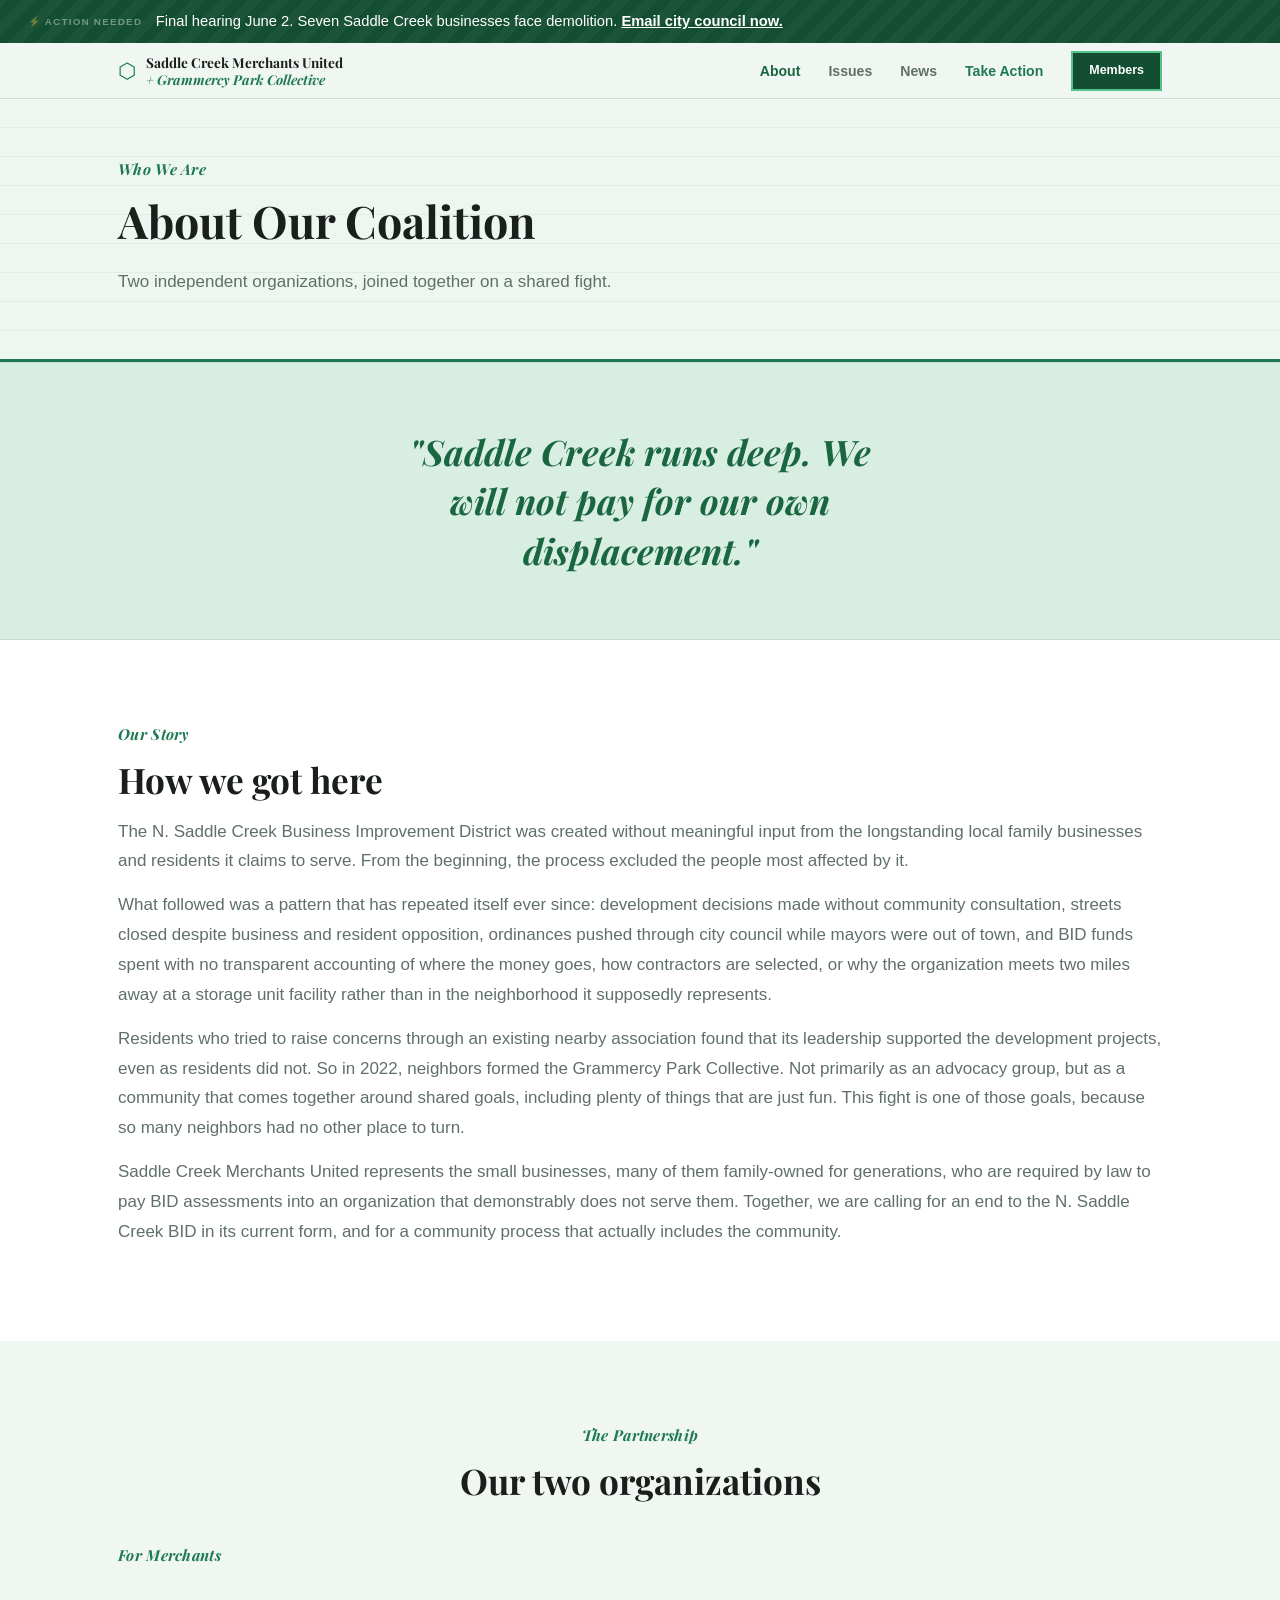
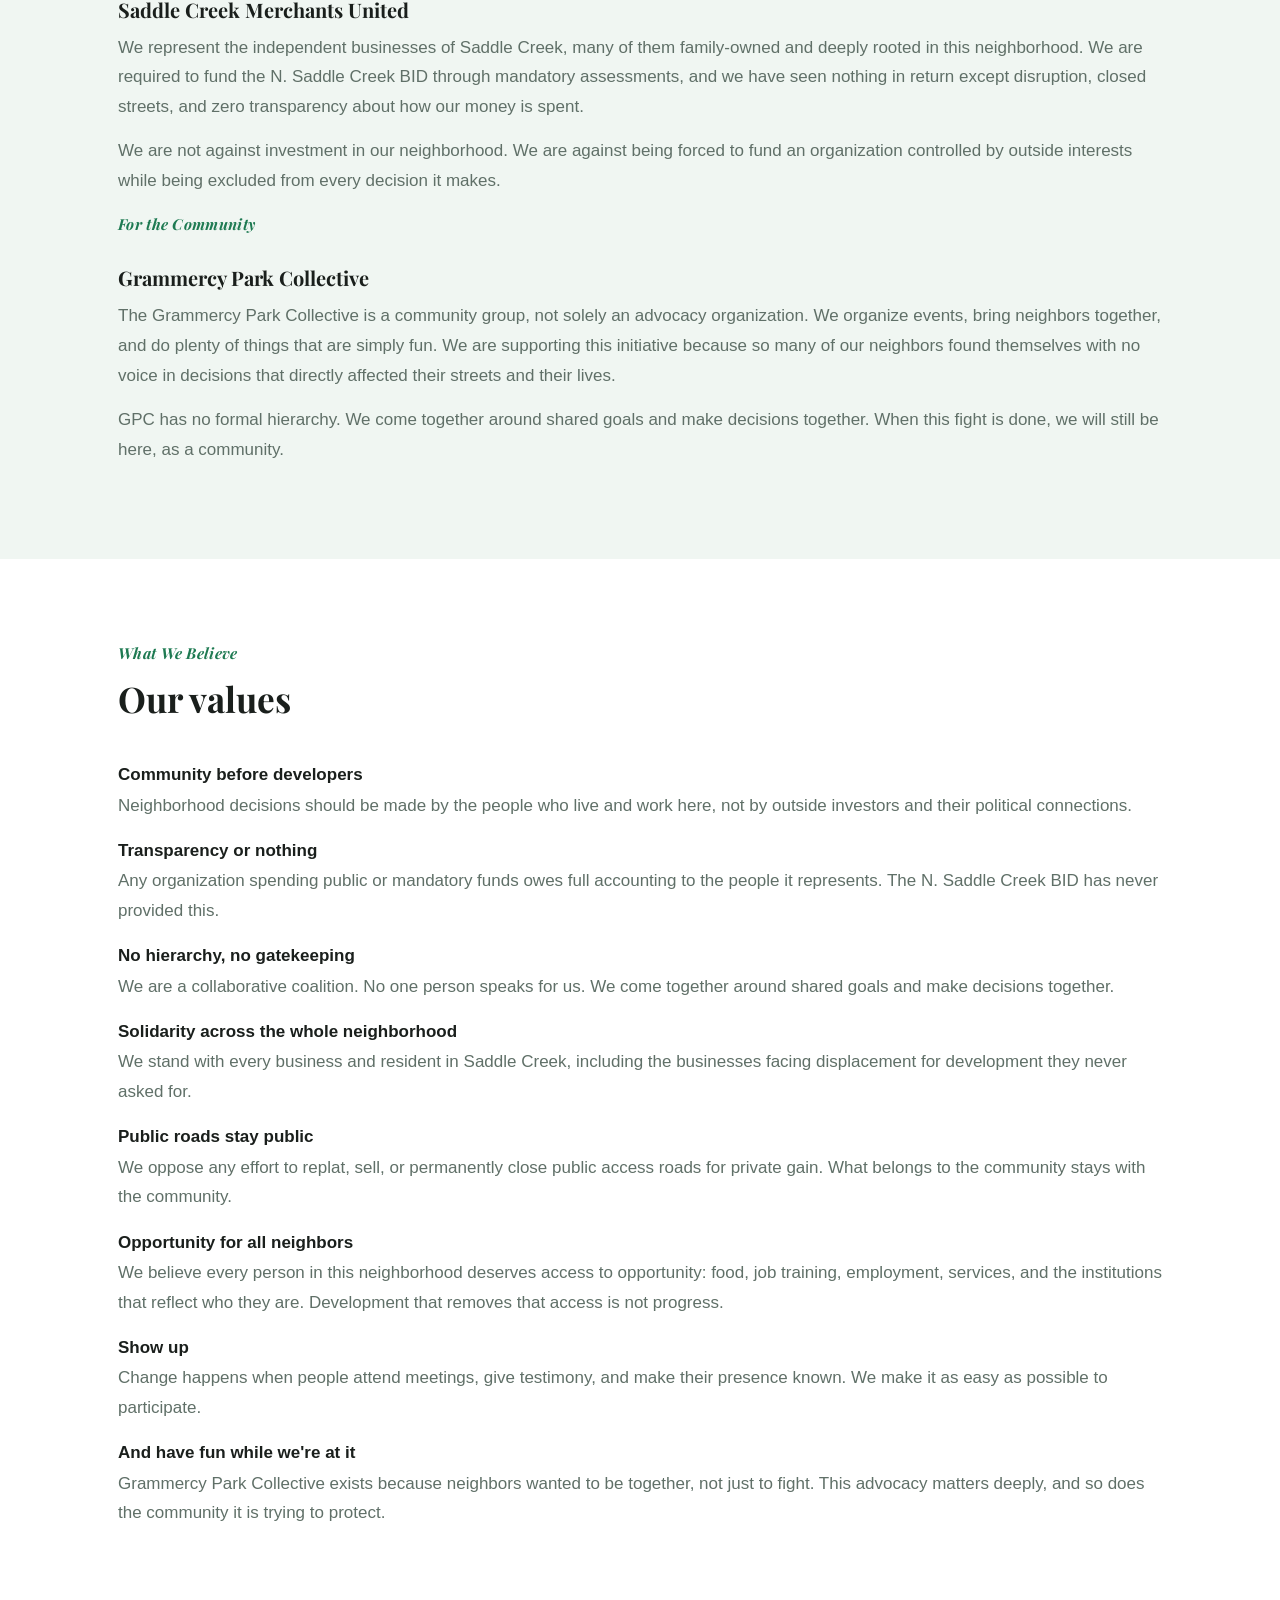
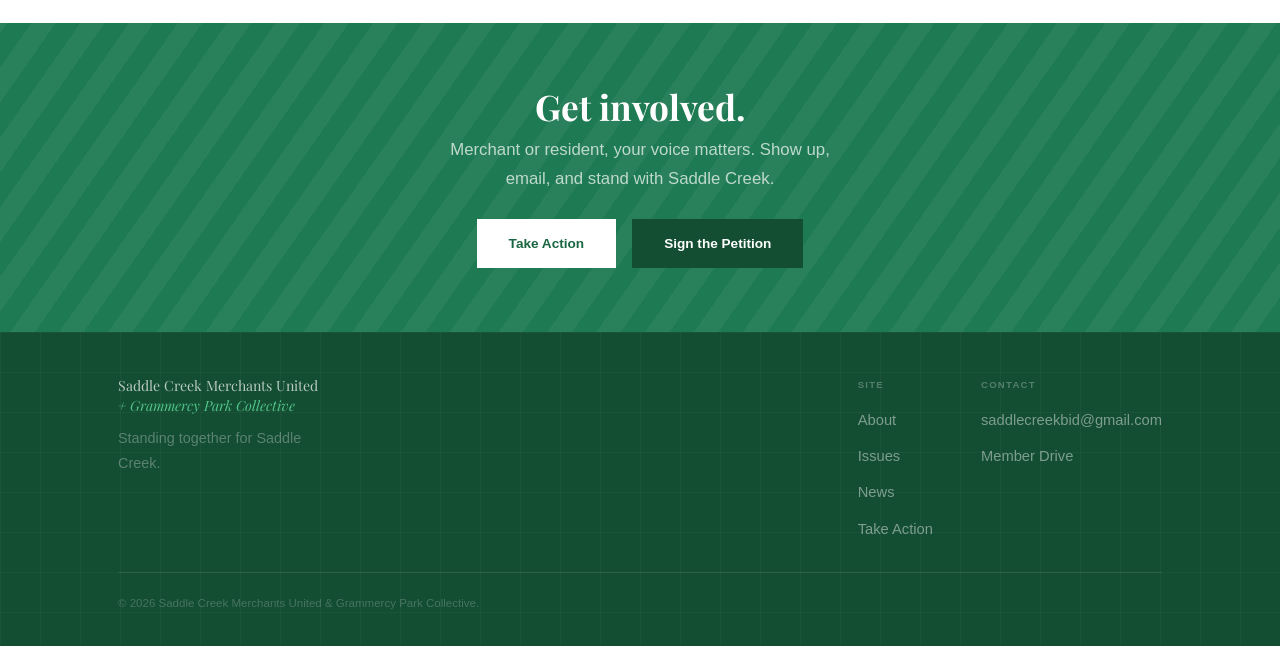
==== about.html @ 4f34d993 "Add files via upload" ====
<!DOCTYPE html>
<html lang="en">
<head>
  <meta charset="UTF-8" />
  <meta name="viewport" content="width=device-width, initial-scale=1.0" />
  <title>About, Saddle Creek Merchants United + Grammercy Park Collective</title>
  <meta name="description" content="Who we are, how we came together, and what we stand for." />
  <link rel="stylesheet" href="css/style.css" />
</head>
<body>

  <div class="urgency-bar">
    <span class="label">⚡ Action needed</span>
    <p>Final hearing June 2. Seven Saddle Creek businesses face demolition. <a href="take-action.html">Email city council now.</a></p>
  </div>

  <nav class="nav">
    <div class="nav-inner">
      <a href="index.html" class="nav-logo">
        <span class="nav-logo-mark">⬡</span>
        <span class="nav-logo-text">Saddle Creek Merchants United<br><em>+ Grammercy Park Collective</em></span>
      </a>
      <ul class="nav-links" id="navLinks">
        <li><a href="about.html" class="active">About</a></li>
        <li><a href="issues.html">Issues</a></li>
        <li><a href="news.html">News</a></li>
        <li><a href="take-action.html" class="urgent">Take Action</a></li>
        <li><a href="https://drive.google.com/drive/folders/1y6J7BgRbqjNSq1TGpLfYI2tDJngiW1Zl?usp=share_link" target="_blank" rel="noopener" class="btn btn-primary btn-sm">Members</a></li>
      </ul>
      <button class="nav-toggle" id="navToggle" aria-label="Open menu"><span></span><span></span><span></span></button>
    </div>
  </nav>

  <div class="sub-hero">
    <div class="container">
      <span class="eyebrow">Who We Are</span>
      <h1>About Our Coalition</h1>
      <p>Two independent organizations, joined together on a shared fight.</p>
    </div>
  </div>

  <!-- Standout quote -->
  <div class="mission-statement">
    <div class="container">
      <blockquote>
        "Saddle Creek runs deep. We will not pay for our own displacement."
      </blockquote>
    </div>
  </div>

  <!-- Our story -->
  <section class="section" style="background:var(--white);">
    <div class="container">
      <div class="about-grid">
        <div>
          <span class="eyebrow">Our Story</span>
          <h2>How we got here</h2>
        </div>
        <div class="about-block">
          <p>The N. Saddle Creek Business Improvement District was created without meaningful input from the longstanding local family businesses and residents it claims to serve. From the beginning, the process excluded the people most affected by it.</p>
          <p>What followed was a pattern that has repeated itself ever since: development decisions made without community consultation, streets closed despite business and resident opposition, ordinances pushed through city council while mayors were out of town, and BID funds spent with no transparent accounting of where the money goes, how contractors are selected, or why the organization meets two miles away at a storage unit facility rather than in the neighborhood it supposedly represents.</p>
          <p>Residents who tried to raise concerns through an existing nearby association found that its leadership supported the development projects, even as residents did not. So in 2022, neighbors formed the Grammercy Park Collective. Not primarily as an advocacy group, but as a community that comes together around shared goals, including plenty of things that are just fun. This fight is one of those goals, because so many neighbors had no other place to turn.</p>
          <p>Saddle Creek Merchants United represents the small businesses, many of them family-owned for generations, who are required by law to pay BID assessments into an organization that demonstrably does not serve them. Together, we are calling for an end to the N. Saddle Creek BID in its current form, and for a community process that actually includes the community.</p>
        </div>
      </div>
    </div>
  </section>

  <!-- The two orgs -->
  <section class="section" style="background:var(--bg);">
    <div class="container">
      <div style="text-align:center;margin-bottom:2.5rem;">
        <span class="eyebrow">The Partnership</span>
        <h2>Our two organizations</h2>
      </div>
      <div class="partnership-grid">
        <div class="partner-block">
          <span class="eyebrow">For Merchants</span>
          <h3>Saddle Creek Merchants United</h3>
          <p>We represent the independent businesses of Saddle Creek, many of them family-owned and deeply rooted in this neighborhood. We are required to fund the N. Saddle Creek BID through mandatory assessments, and we have seen nothing in return except disruption, closed streets, and zero transparency about how our money is spent.</p>
          <p>We are not against investment in our neighborhood. We are against being forced to fund an organization controlled by outside interests while being excluded from every decision it makes.</p>
        </div>
        <div class="partner-block">
          <span class="eyebrow">For the Community</span>
          <h3>Grammercy Park Collective</h3>
          <p>The Grammercy Park Collective is a community group, not solely an advocacy organization. We organize events, bring neighbors together, and do plenty of things that are simply fun. We are supporting this initiative because so many of our neighbors found themselves with no voice in decisions that directly affected their streets and their lives.</p>
          <p>GPC has no formal hierarchy. We come together around shared goals and make decisions together. When this fight is done, we will still be here, as a community.</p>
        </div>
      </div>
    </div>
  </section>

  <!-- Values -->
  <section class="section" style="background:var(--white);">
    <div class="container">
      <div style="max-width:64ch;margin-bottom:2.5rem;">
        <span class="eyebrow">What We Believe</span>
        <h2>Our values</h2>
      </div>
      <div class="values-grid">
        <div class="value-card">
          <h4>Community before developers</h4>
          <p>Neighborhood decisions should be made by the people who live and work here, not by outside investors and their political connections.</p>
        </div>
        <div class="value-card">
          <h4>Transparency or nothing</h4>
          <p>Any organization spending public or mandatory funds owes full accounting to the people it represents. The N. Saddle Creek BID has never provided this.</p>
        </div>
        <div class="value-card">
          <h4>No hierarchy, no gatekeeping</h4>
          <p>We are a collaborative coalition. No one person speaks for us. We come together around shared goals and make decisions together.</p>
        </div>
        <div class="value-card">
          <h4>Solidarity across the whole neighborhood</h4>
          <p>We stand with every business and resident in Saddle Creek, including the businesses facing displacement for development they never asked for.</p>
        </div>
        <div class="value-card">
          <h4>Public roads stay public</h4>
          <p>We oppose any effort to replat, sell, or permanently close public access roads for private gain. What belongs to the community stays with the community.</p>
        </div>
        <div class="value-card">
          <h4>Opportunity for all neighbors</h4>
          <p>We believe every person in this neighborhood deserves access to opportunity: food, job training, employment, services, and the institutions that reflect who they are. Development that removes that access is not progress.</p>
        </div>
        <div class="value-card">
          <h4>Show up</h4>
          <p>Change happens when people attend meetings, give testimony, and make their presence known. We make it as easy as possible to participate.</p>
        </div>
        <div class="value-card">
          <h4>And have fun while we're at it</h4>
          <p>Grammercy Park Collective exists because neighbors wanted to be together, not just to fight. This advocacy matters deeply, and so does the community it is trying to protect.</p>
        </div>
      </div>
    </div>
  </section>

  <div class="cta-band">
    <div class="container">
      <h2>Get involved.</h2>
      <p>Merchant or resident, your voice matters. Show up, email, and stand with Saddle Creek.</p>
      <div style="display:flex;gap:1rem;justify-content:center;flex-wrap:wrap;">
        <a href="take-action.html" class="btn-cta">Take Action</a>
        <a href="https://forms.gle/d19DF8uMJpdXBHMc8" target="_blank" rel="noopener" class="btn-cta" style="background:var(--green-xdk);color:#fff;">Sign the Petition</a>
      </div>
    </div>
  </div>

  <footer class="footer">
    <div class="container">
      <div class="footer-inner">
        <div>
          <div class="footer-logo">Saddle Creek Merchants United<br><em>+ Grammercy Park Collective</em></div>
          <p style="margin-top:.65rem;font-size:.9rem;color:rgba(255,255,255,.3);max-width:28ch;">Standing together for Saddle Creek.</p>
        </div>
        <div style="display:flex;gap:3rem;flex-wrap:wrap;">
          <div class="footer-col"><h4>Site</h4><ul>
            <li><a href="about.html">About</a></li>
            <li><a href="issues.html">Issues</a></li>
            <li><a href="news.html">News</a></li>
            <li><a href="take-action.html">Take Action</a></li>
          </ul></div>
          <div class="footer-col"><h4>Contact</h4><ul>
            <li><a href="mailto:saddlecreekbid@gmail.com">saddlecreekbid@gmail.com</a></li>
            <li><a href="https://drive.google.com/drive/folders/1y6J7BgRbqjNSq1TGpLfYI2tDJngiW1Zl?usp=share_link" target="_blank" rel="noopener">Member Drive</a></li>
          </ul></div>
        </div>
      </div>
      <div class="footer-bottom">
        <span>© <span class="yr"></span> Saddle Creek Merchants United &amp; Grammercy Park Collective.</span>
      </div>
    </div>
  </footer>

  <script>
    document.querySelectorAll(".yr").forEach(e => e.textContent = new Date().getFullYear());
    document.getElementById("navToggle").addEventListener("click", () =>
      document.getElementById("navLinks").classList.toggle("open"));
  </script>
</body>
</html>
---- css/style.css ----
@import url('https://fonts.googleapis.com/css2?family=Playfair+Display:ital,wght@0,700;1,700&display=swap');

:root {
  --green:      #1E7A52;
  --green-dk:   #1A6641;
  --green-xdk:  #134D32;
  --green-lt:   #52C48A;
  --green-pale: #D8EEE3;
  --green-xpale:#EEF6F1;
  --bg:         #F0F6F2;
  --bg-dk:      #E3EDE8;
  --border:     #C8DDD3;
  --white:      #FFFFFF;
  --ink:        #1A1F1C;
  --text-mid:   #3D4D45;
  --text-muted: #607068;
  --gray-lt:    #8FA898;
  --font-d: 'Playfair Display', Georgia, serif;
  --font-b: Arial, Helvetica, sans-serif;
  --nav-h: 56px;
  --max-w: 1100px;
}

*, *::before, *::after { box-sizing: border-box; margin: 0; padding: 0; }
html { scroll-behavior: smooth; }
body { font-family: var(--font-b); background: var(--bg); color: var(--ink); line-height: 1.85; font-size: 17px; }
a { color: inherit; text-decoration: none; }
ul { list-style: none; }
button { cursor: pointer; font-family: var(--font-b); border: none; background: none; }
h1, h2, h3 { font-family: var(--font-d); line-height: 1.15; color: var(--ink); }
h1 { font-size: clamp(2.4rem, 6vw, 5rem); font-weight: 700; margin-bottom: 1.25rem; }
h2 { font-size: clamp(1.6rem, 3vw, 2.2rem); font-weight: 700; margin-bottom: 1rem; }
h3 { font-size: 1.25rem; font-weight: 700; margin-bottom: .75rem; margin-top: 1.75rem; }
p  { color: var(--text-muted); line-height: 1.75; margin-bottom: .9rem; font-size: 17px; }

.container { width: 100%; max-width: var(--max-w); margin: 0 auto; padding: 0 1.75rem; }
.section    { padding: 5rem 0; }

.eyebrow {
  font-family: var(--font-d);
  font-size: .95rem;
  font-style: italic;
  font-weight: 700;
  letter-spacing: .02em;
  text-transform: none;
  color: var(--green);
  display: block;
  margin-bottom: .75rem;
}

/* Buttons */
.btn {
  display: inline-flex; align-items: center;
  padding: .6rem 1.4rem; font-family: var(--font-b);
  font-size: .8rem; font-weight: 700; transition: all .15s;
  text-decoration: none; white-space: nowrap;
}
.btn-primary { background: var(--green); color: var(--white); }
.btn-primary:hover { background: var(--green-dk); }
.btn-outline { border: 1.5px solid var(--border); color: var(--green-dk); background: transparent; }
.btn-outline:hover { border-color: var(--green); background: var(--green-xpale); }
.btn-sm { padding: .4rem 1rem; font-size: .75rem; }

/* Urgency bar */
.urgency-bar { background: var(--green-xdk); padding: .55rem 1.75rem; display: flex; align-items: center; gap: .85rem; }
.urgency-bar .label { font-size: .62rem; font-weight: 700; letter-spacing: .12em; text-transform: uppercase; color: rgba(255,255,255,.4); flex-shrink: 0; }
.urgency-bar p { color: #fff; font-size: .92rem; margin: 0; max-width: none; }
.urgency-bar a { color: #fff; font-weight: 700; text-decoration: underline; }

/* Nav */
.nav {
  position: sticky; top: 0; z-index: 100;
  height: var(--nav-h);
  background: rgba(240,246,242,.97);
  backdrop-filter: blur(8px);
  border-bottom: 1.5px solid var(--border);
}
.nav-inner { display: flex; align-items: center; gap: 1.5rem; height: 100%; max-width: var(--max-w); margin: 0 auto; padding: 0 1.75rem; }
.nav-logo { display: flex; align-items: center; gap: .6rem; flex-shrink: 0; }
.nav-logo-mark { font-size: 1.3rem; color: var(--green); }
.nav-logo-text { font-family: var(--font-d); font-size: .85rem; font-weight: 700; color: var(--ink); line-height: 1.25; }
.nav-logo-text em { font-style: italic; color: var(--green); }
.nav-links { display: flex; align-items: center; gap: 1.75rem; margin-left: auto; }
.nav-links a { font-size: .88rem; font-weight: 600; color: var(--text-muted); transition: color .15s; }
.nav-links a:hover, .nav-links a.active { color: var(--green-dk); }
.nav-links a.urgent { color: var(--green); font-weight: 700; }
.nav-toggle { display: none; flex-direction: column; gap: 5px; padding: 4px; }
.nav-toggle span { display: block; width: 22px; height: 2px; background: var(--ink); border-radius: 2px; }

/* Hero */
.hero { background: var(--green-xpale); padding: 4.5rem 1.75rem 4rem; border-bottom: 3px solid var(--green); }
.hero-inner { max-width: var(--max-w); margin: 0 auto; }
.hero-tag { font-size: .63rem; font-weight: 700; letter-spacing: .15em; text-transform: uppercase; color: var(--text-muted); display: block; }
.hero-rule { height: 1px; background: var(--border); margin: 1.1rem 0; }
.hero h1 em { font-style: italic; color: var(--green); }
.hero-grid { display: grid; grid-template-columns: 1fr auto; gap: 2.5rem; align-items: center; margin-top: .75rem; }
.hero-sub { font-size: 1.05rem; color: var(--text-muted); line-height: 1.8; max-width: 50ch; margin: 0; }
.hero-btns { display: flex; flex-direction: column; gap: .6rem; flex-shrink: 0; min-width: 180px; }
.hero-partners { margin-top: 2.5rem; display: flex; align-items: center; gap: 1rem; font-family: var(--font-d); font-size: .85rem; font-style: italic; color: var(--gray-lt); }
.hero-plus { font-style: normal; color: var(--green); }

/* Partnership */
.partnership { background: var(--white); border-bottom: 1px solid var(--border); }
.p-intro { margin-bottom: 2rem; }
.p-grid { display: grid; grid-template-columns: 1fr 1fr; gap: 1.25rem; }
.p-card { border: 1.5px solid var(--border); border-top: 3px solid var(--green); padding: 1.6rem; }
.p-card:last-child { border-top-color: var(--green-dk); }
.p-card .eyebrow { color: var(--green); }
.p-card:last-child .eyebrow { color: var(--green-dk); }
.p-card h3 { font-size: 1.1rem; margin-bottom: .5rem; }
.p-card p { font-size: 17px; }

/* At stake */
.at-stake { background: var(--green-pale); }
.at-stake h2, .at-stake .eyebrow { color: var(--ink); }
.at-stake > .container > p { color: var(--text-mid); margin: .35rem 0 2rem; }
.stake-grid { display: grid; grid-template-columns: repeat(3, 1fr); gap: 1px; background: var(--border); border: 1px solid var(--border); }
.stake-card { background: var(--bg); padding: 1.6rem; position: relative; }
.stake-num { font-family: var(--font-d); font-size: 4rem; font-weight: 700; color: rgba(30,122,82,.1); position: absolute; top: .6rem; right: 1rem; line-height: 1; }
.stake-card h3 { color: var(--green-dk); margin-bottom: .4rem; }
.stake-card p { font-size: 1rem; color: var(--text-mid); }

/* News */
.news-header { display: flex; align-items: baseline; justify-content: space-between; margin-bottom: 1.75rem; }
.news-grid { display: grid; grid-template-columns: repeat(3, 1fr); gap: 1px; background: var(--border); border: 1px solid var(--border); }
.news-card { background: var(--bg); padding: 1.4rem; cursor: pointer; transition: background .12s; }
.news-card:hover { background: var(--white); }
.news-tag { font-size: .6rem; font-weight: 700; letter-spacing: .13em; text-transform: uppercase; display: inline-block; margin-bottom: .65rem; color: var(--green-dk); }
.news-card h3 { font-family: var(--font-d); font-size: 1.05rem; line-height: 1.3; color: var(--ink); margin-bottom: .5rem; }
.news-card p { font-size: .92rem; color: var(--text-muted); }
.news-date { font-size: .8rem; color: var(--gray-lt); margin-top: .65rem; }

/* CTA */
.cta-band { background: var(--green); padding: 4rem 0; text-align: center; }
.cta-band h2 { color: #fff; margin-bottom: .5rem; }
.cta-band p { color: rgba(255,255,255,.7); max-width: 42ch; margin: 0 auto 1.6rem; font-size: 1.05rem; }
.btn-cta { background: #fff; color: var(--green-dk); padding: .75rem 2rem; font-size: .85rem; font-weight: 700; display: inline-block; border: none; cursor: pointer; transition: background .12s; }
.btn-cta:hover { background: var(--bg); }

/* Footer */
.footer { background: var(--green-xdk); padding: 2.75rem 0 2rem; }
.footer-inner { display: flex; justify-content: space-between; align-items: flex-start; gap: 2rem; flex-wrap: wrap; }
.footer-logo { font-family: var(--font-d); font-size: .88rem; color: rgba(255,255,255,.7); line-height: 1.4; }
.footer-logo em { font-style: italic; color: var(--green-lt); }
.footer-col h4 { font-size: .6rem; font-weight: 700; letter-spacing: .13em; text-transform: uppercase; color: rgba(255,255,255,.28); margin-bottom: .6rem; }
.footer-col li + li { margin-top: .3rem; }
.footer-col a { font-size: .92rem; color: rgba(255,255,255,.45); transition: color .12s; }
.footer-col a:hover { color: var(--green-lt); }
.footer-bottom { margin-top: 1.75rem; padding-top: 1.25rem; border-top: 1px solid rgba(255,255,255,.08); font-size: .72rem; color: rgba(255,255,255,.22); display: flex; justify-content: space-between; flex-wrap: wrap; gap: .5rem; }

/* Sub-page hero */
.sub-hero { background: var(--green-xpale); padding: 3.5rem 0 3rem; border-bottom: 3px solid var(--green); }
.sub-hero h1 { font-size: clamp(1.9rem, 4vw, 2.8rem); }
.sub-hero p { color: var(--text-muted); margin-top: .5rem; }

/* Issues */
.issue-nav-bar { background: var(--white); border-bottom: 1px solid var(--border); padding: .8rem 0; position: sticky; top: var(--nav-h); z-index: 50; }
.issue-nav-inner { display: flex; gap: 2rem; font-size: .8rem; font-weight: 600; flex-wrap: wrap; }
.issue-nav-inner a { color: var(--text-muted); transition: color .12s; }
.issue-nav-inner a:hover { color: var(--green); }
.issue-block { padding: 4.5rem 0; border-bottom: 1px solid var(--border); }
.issue-block:nth-child(even) { background: var(--white); }
.issue-inner { display: grid; grid-template-columns: 1fr 2fr; gap: 4rem; align-items: start; }
.issue-num { font-family: var(--font-d); font-size: 3.5rem; font-weight: 700; color: var(--bg-dk); line-height: 1; margin-bottom: .4rem; }
.issue-label { position: sticky; top: calc(var(--nav-h) + 3rem); }
.issue-label h2 { font-size: 1.4rem; }
.issue-body p { font-size: 17px; margin-bottom: .9rem; line-height: 1.75; }
.issue-body h3 { font-size: 1rem; margin: 1.4rem 0 .4rem; }
.issue-body ul { margin: 0 0 .9rem 1.5rem; list-style: disc; }
.issue-body li { font-size: 17px; color: var(--text-mid); margin-bottom: .5rem; }
.issue-body strong { color: var(--ink); }
.issue-callout { background: var(--green-pale); border-left: 3px solid var(--green); padding: 1.1rem 1.4rem; margin: 1.4rem 0; }
.issue-callout p { font-size: .88rem; color: var(--ink); margin: 0; }
.vision-block { background: var(--green-pale) !important; }

/* News page */
.news-filters { display: flex; gap: .5rem; margin-bottom: 1.75rem; flex-wrap: wrap; }
.filter-btn { padding: .35rem .95rem; font-size: .73rem; font-weight: 700; border: 1.5px solid var(--border); color: var(--text-muted); background: var(--white); cursor: pointer; transition: all .12s; }
.filter-btn:hover, .filter-btn.active { background: var(--ink); border-color: var(--ink); color: #fff; }
.news-post-back { font-size: .8rem; color: var(--text-muted); margin-bottom: 1.75rem; display: inline-flex; align-items: center; gap: .35rem; cursor: pointer; }
.news-post-back:hover { color: var(--green); }
.news-post-header { margin-bottom: 1.75rem; padding-bottom: 1.4rem; border-bottom: 1.5px solid var(--border); }
.news-post-header h1 { font-size: clamp(1.7rem, 3.5vw, 2.4rem); }
.news-post-meta { margin-top: .65rem; display: flex; align-items: center; gap: .85rem; flex-wrap: wrap; font-size: .78rem; color: var(--text-muted); }
.news-post-body { font-size: .95rem; line-height: 1.82; color: var(--text-mid); }
.news-post-body h2 { font-size: 1.4rem; color: var(--ink); margin: 1.85rem 0 .5rem; }
.news-post-body h3 { font-size: 1.05rem; color: var(--ink); margin: 1.4rem 0 .35rem; }
.news-post-body p { margin-bottom: 1rem; max-width: 68ch; }
.news-post-body ul { margin: 0 0 1rem 1.7rem; list-style: disc; }
.news-post-body li { margin-bottom: .35rem; }
.news-post-body strong { color: var(--ink); }

/* Take action */
.action-hero { background: var(--green-xdk); color: #fff; padding: 3.5rem 1.75rem 3rem; border-bottom: 3px solid var(--green-lt); }
.action-hero .eyebrow { color: rgba(255,255,255,.4); }
.action-hero h1 { color: #fff; font-size: clamp(2rem, 5vw, 3.2rem); }
.action-hero p { color: rgba(255,255,255,.65); margin-top: .5rem; }
.hearing-box { background: var(--green-pale); border: 1.5px solid var(--border); padding: 1.5rem 1.75rem; margin-bottom: 2.5rem; }
.hearing-box h3 { font-size: 1rem; margin-bottom: 1rem; }
.hearing-row { display: flex; align-items: center; gap: 1.25rem; padding: .65rem 0; border-bottom: 1px solid var(--border); font-size: .88rem; }
.hearing-row:last-child { border-bottom: none; }
.hearing-date { font-family: var(--font-d); font-weight: 700; color: var(--green-dk); min-width: 120px; font-size: .95rem; }
.hearing-final { background: var(--green); color: #fff; font-size: .62rem; font-weight: 700; letter-spacing: .1em; text-transform: uppercase; padding: .2rem .55rem; }
.hearing-label { color: var(--text-muted); font-size: .83rem; }
.template-box { background: var(--white); border: 1.5px solid var(--border); border-left: 3px solid var(--green); padding: 1.5rem 1.75rem; margin-bottom: 2rem; }
.template-box h3 { font-size: .95rem; margin-bottom: .75rem; }
.template-text { font-size: .87rem; color: var(--text-mid); line-height: 1.75; white-space: pre-line; }
.send-all { background: var(--green-xdk); padding: 2rem; text-align: center; margin-bottom: 2.5rem; }
.send-all h3 { font-family: var(--font-d); font-size: 1.2rem; color: #fff; margin-bottom: .5rem; }
.send-all p { color: rgba(255,255,255,.6); font-size: .85rem; margin: 0 auto .85rem; max-width: 44ch; }
.btn-send-all { background: #fff; color: var(--green-dk); padding: .8rem 2rem; font-family: var(--font-b); font-size: .88rem; font-weight: 700; display: inline-block; }
.btn-send-all:hover { background: var(--bg); }
.officials-grid { display: grid; grid-template-columns: repeat(3, 1fr); gap: 1px; background: var(--border); border: 1.5px solid var(--border); margin-bottom: 2.5rem; }
.official-card { background: var(--white); padding: 1.2rem; }
.official-card.priority { background: var(--green-xpale); border-left: 3px solid var(--green); }
.official-role { font-size: .6rem; font-weight: 700; letter-spacing: .12em; text-transform: uppercase; color: var(--green); display: block; margin-bottom: .3rem; }
.official-name { font-family: var(--font-d); font-size: .95rem; font-weight: 700; color: var(--ink); display: block; margin-bottom: .2rem; }
.official-district { font-size: .73rem; color: var(--text-muted); display: block; margin-bottom: .6rem; }
.official-actions { display: flex; gap: .5rem; flex-wrap: wrap; }
.btn-email { background: var(--green); color: #fff; padding: .38rem .85rem; font-family: var(--font-b); font-size: .72rem; font-weight: 700; display: inline-block; }
.btn-email:hover { background: var(--green-dk); }
.btn-phone { border: 1.5px solid var(--border); color: var(--text-muted); padding: .38rem .85rem; font-family: var(--font-b); font-size: .72rem; font-weight: 600; display: inline-block; }
.btn-phone:hover { border-color: var(--green); color: var(--green); }

/* Loading */
.loading { text-align: center; padding: 3rem; color: var(--text-muted); font-size: .88rem; }

/* Responsive */
@media (max-width: 900px) {
  .p-grid, .issue-inner { grid-template-columns: 1fr; gap: 1.25rem; }
  .stake-grid, .news-grid, .officials-grid { grid-template-columns: 1fr 1fr; }
  .hero-grid { grid-template-columns: 1fr; gap: 1.75rem; }
  .issue-label { position: static; }
  .issue-num { font-size: 2.5rem; }
}
@media (max-width: 600px) {
  .nav-links { display: none; }
  .nav-toggle { display: flex; }
  .nav-links.open { display: flex; flex-direction: column; position: absolute; top: var(--nav-h); left: 0; right: 0; background: var(--bg); border-bottom: 1.5px solid var(--border); padding: 1rem 1.75rem; gap: 1rem; z-index: 99; }
  .stake-grid, .news-grid, .officials-grid { grid-template-columns: 1fr; }
}

/* Members button override - high visibility */
.nav-links a.btn-primary {
  background: var(--green-xdk);
  border: 2px solid var(--green-lt);
  color: #fff !important;
  font-weight: 700;
  padding: .4rem 1rem;
  font-size: .78rem;
}
.nav-links a.btn-primary:hover {
  background: var(--green);
  border-color: #fff;
}

/* Standout quote */
.standout-quote {
  font-family: var(--font-d);
  font-size: clamp(1.3rem, 2.5vw, 1.8rem);
  font-style: italic;
  font-weight: 700;
  color: var(--green-dk);
  line-height: 1.4;
  border-left: 4px solid var(--green);
  padding: 1.25rem 1.75rem;
  margin: 2.5rem 0;
  background: var(--green-xpale);
}

/* Business list */
.biz-impact-grid {
  display: grid;
  grid-template-columns: 1fr 1fr;
  gap: 1.5rem;
  margin: 2rem 0;
}
.biz-impact-block {
  background: var(--white);
  border: 1.5px solid var(--border);
  border-top: 3px solid var(--green);
  padding: 1.5rem;
}
.biz-impact-block h4 {
  font-family: var(--font-d);
  font-size: 1rem;
  font-weight: 700;
  color: var(--ink);
  margin-bottom: 1rem;
  margin-top: 0;
}
.biz-impact-list {
  list-style: none;
  margin: 0;
  padding: 0;
}
.biz-impact-list li {
  font-size: 16px;
  color: var(--text-mid);
  padding: .45rem 0;
  border-bottom: 1px solid var(--bg-dk);
  display: flex;
  align-items: center;
  gap: .5rem;
}
.biz-impact-list li:last-child { border-bottom: none; }
.biz-impact-list li::before {
  content: '●';
  color: var(--green);
  font-size: .5rem;
  flex-shrink: 0;
}
.biz-impact-list li.resident {
  font-style: italic;
  color: var(--text-muted);
}
@media (max-width: 650px) {
  .biz-impact-grid { grid-template-columns: 1fr; }
}

/* ── CSS Patterns (zero load cost, pure CSS) ───────────── */

/* Hero: subtle dot grid */
.hero {
  background-image:
    radial-gradient(circle, rgba(30,122,82,.12) 1px, transparent 1px);
  background-size: 24px 24px;
  background-position: 0 0;
}

/* Urgency bar: diagonal stripes */
.urgency-bar {
  background-image:
    repeating-linear-gradient(
      -45deg,
      transparent,
      transparent 10px,
      rgba(255,255,255,.04) 10px,
      rgba(255,255,255,.04) 20px
    );
}

/* At-stake / green-pale sections: fine dot grid */
.at-stake,
.connected-banner {
  background-image:
    radial-gradient(circle, rgba(30,122,82,.08) 1px, transparent 1px);
  background-size: 18px 18px;
}

/* Sub-hero: horizontal lines */
.sub-hero {
  background-image:
    repeating-linear-gradient(
      0deg,
      transparent,
      transparent 28px,
      rgba(30,122,82,.07) 28px,
      rgba(30,122,82,.07) 29px
    );
}

/* Action hero (take action page): crosshatch */
.action-hero {
  background-image:
    repeating-linear-gradient(
      45deg,
      transparent,
      transparent 12px,
      rgba(255,255,255,.03) 12px,
      rgba(255,255,255,.03) 13px
    ),
    repeating-linear-gradient(
      -45deg,
      transparent,
      transparent 12px,
      rgba(255,255,255,.03) 12px,
      rgba(255,255,255,.03) 13px
    );
}

/* CTA band: large diagonal lines */
.cta-band {
  background-image:
    repeating-linear-gradient(
      -55deg,
      transparent,
      transparent 20px,
      rgba(255,255,255,.05) 20px,
      rgba(255,255,255,.05) 40px
    );
}

/* Footer: subtle grid */
.footer {
  background-image:
    linear-gradient(rgba(255,255,255,.03) 1px, transparent 1px),
    linear-gradient(90deg, rgba(255,255,255,.03) 1px, transparent 1px);
  background-size: 40px 40px;
}

/* ── Additional section textures ──────────────────────── */

/* Partnership (white sections) - subtle corner accent */
.partnership {
  background-image:
    radial-gradient(ellipse at top right, rgba(30,122,82,.06) 0%, transparent 60%);
}

/* News section */
section[style*="background:var(--white)"] {
  background-image:
    linear-gradient(rgba(30,122,82,.025) 1px, transparent 1px);
  background-size: 100% 32px;
}

/* Issue blocks alternating */
.issue-block {
  background-image:
    radial-gradient(ellipse at bottom left, rgba(30,122,82,.04) 0%, transparent 50%);
}
.issue-block:nth-child(even) {
  background-image:
    radial-gradient(ellipse at top right, rgba(30,122,82,.04) 0%, transparent 50%);
}
.vision-block {
  background-image:
    radial-gradient(ellipse at center, rgba(30,122,82,.15) 0%, transparent 70%) !important;
}

/* Connected banner - stronger dot */
.connected-banner {
  background-image:
    radial-gradient(circle, rgba(255,255,255,.07) 1px, transparent 1px);
  background-size: 20px 20px;
}

/* Fix paragraph spacing in specific containers */
.connected-block p { margin-bottom: 0; line-height: 1.6; }
.p-card p { margin-bottom: 0; }
.stake-card p { margin-bottom: 0; }
.official-district { margin-bottom: 0 !important; }
.hearing-label { margin-bottom: 0; }
.biz-impact-block p { margin-bottom: .5rem; }

/* Mission statement / standout quote fix */
.mission-statement {
  background: var(--green-pale);
  padding: 4rem 0;
  text-align: center;
  border-top: 1px solid var(--border);
  border-bottom: 1px solid var(--border);
}
.mission-statement blockquote,
.standout-quote {
  font-family: var(--font-d);
  font-size: clamp(1.5rem, 3vw, 2.2rem);
  font-style: italic;
  font-weight: 700;
  color: var(--green-dk);
  line-height: 1.4;
  max-width: 22ch;
  margin: 0 auto;
  border: none;
  background: none;
  padding: 0;
}
.mission-statement blockquote em,
.standout-quote em {
  font-style: normal;
  color: var(--green);
}
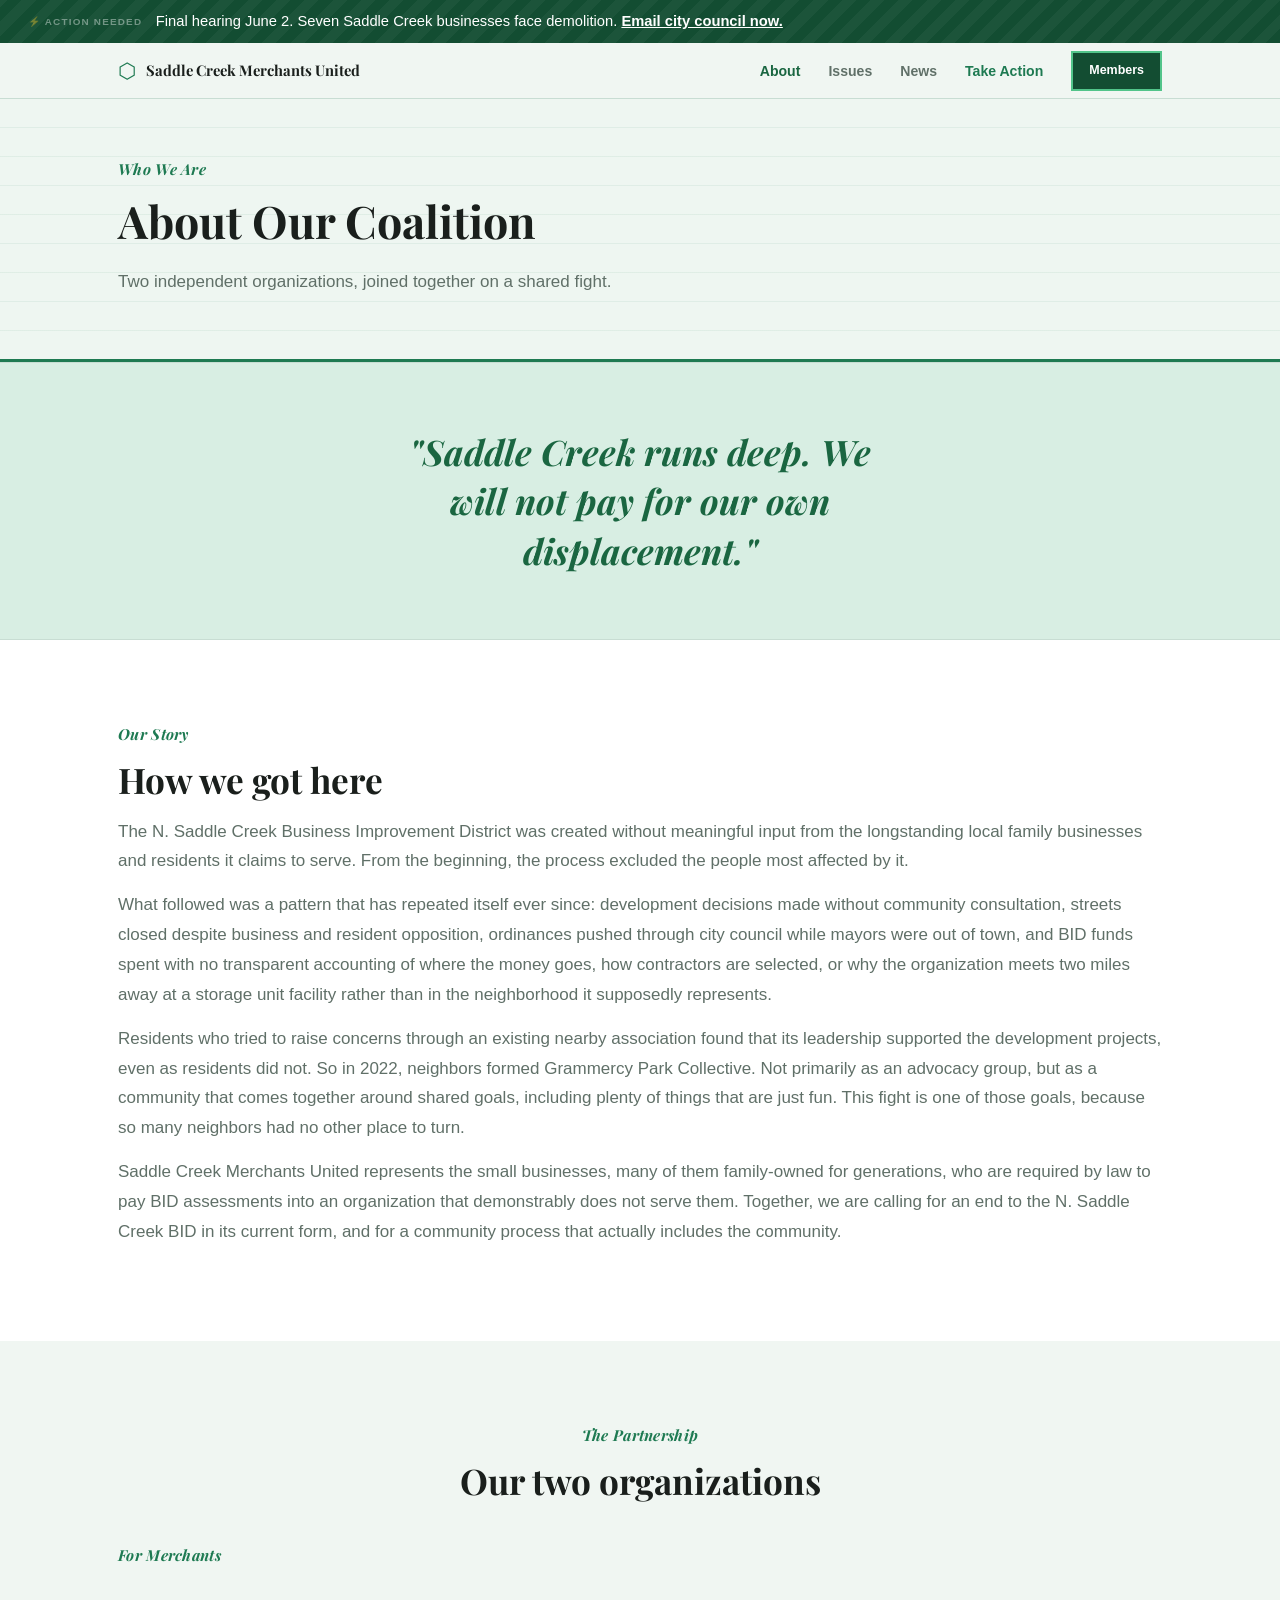
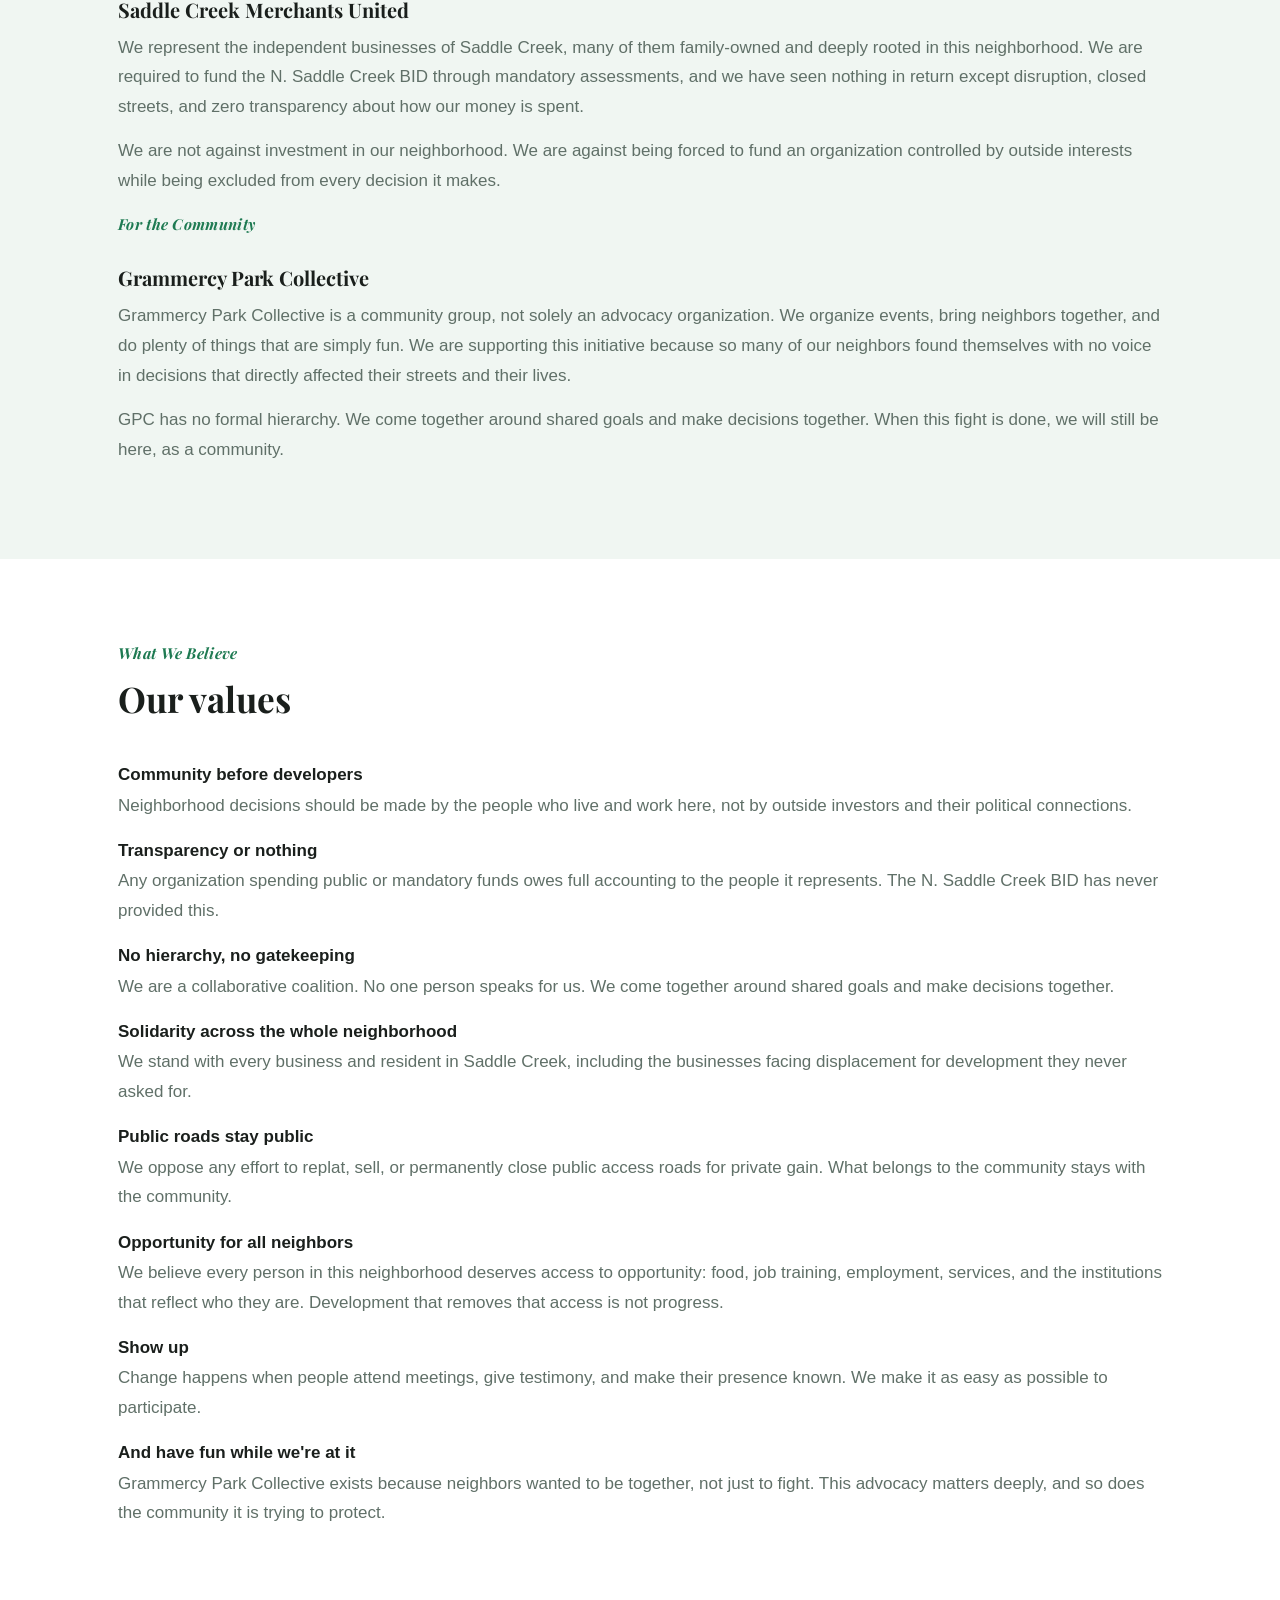
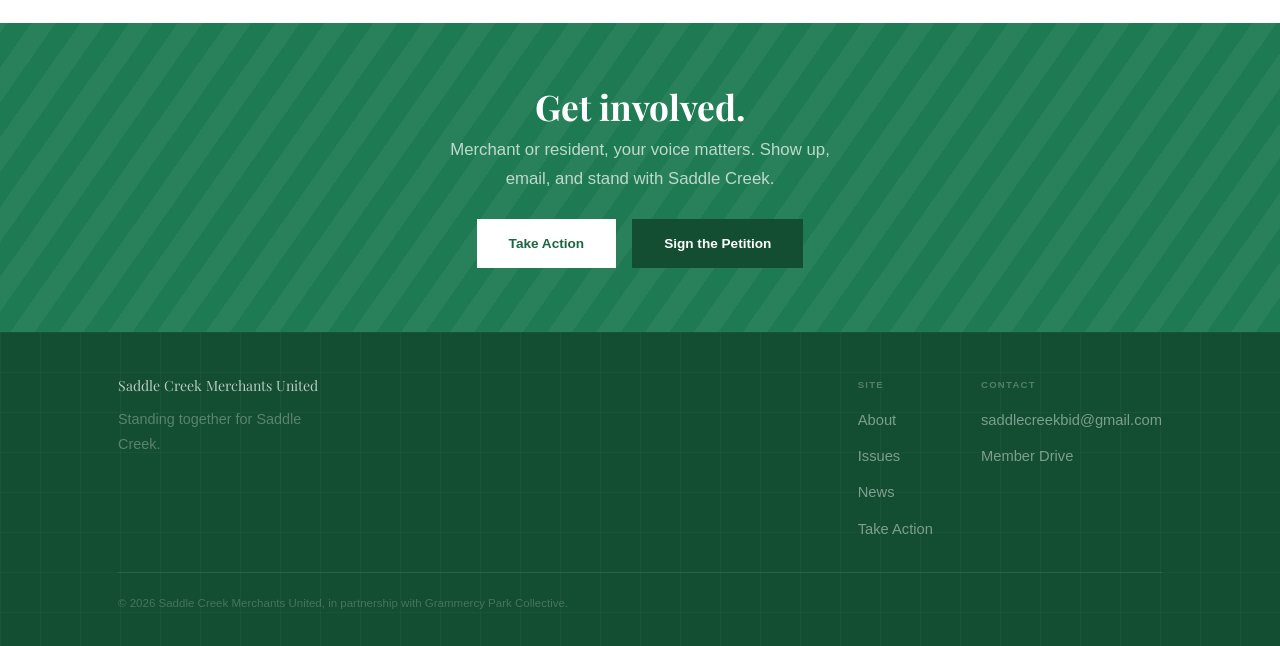
==== commit 0e39cd9b: "Add files via upload" ====
--- a/about.html
+++ b/about.html
@@ -3,7 +3,7 @@
 <head>
   <meta charset="UTF-8" />
   <meta name="viewport" content="width=device-width, initial-scale=1.0" />
-  <title>About, Saddle Creek Merchants United + Grammercy Park Collective</title>
+  <title>About, Saddle Creek Merchants United</title>
   <meta name="description" content="Who we are, how we came together, and what we stand for." />
   <link rel="stylesheet" href="css/style.css" />
 </head>
@@ -18,7 +18,7 @@
     <div class="nav-inner">
       <a href="index.html" class="nav-logo">
         <span class="nav-logo-mark">⬡</span>
-        <span class="nav-logo-text">Saddle Creek Merchants United<br><em>+ Grammercy Park Collective</em></span>
+        <span class="nav-logo-text">Saddle Creek Merchants United</span>
       </a>
       <ul class="nav-links" id="navLinks">
         <li><a href="about.html" class="active">About</a></li>
@@ -59,7 +59,7 @@
         <div class="about-block">
           <p>The N. Saddle Creek Business Improvement District was created without meaningful input from the longstanding local family businesses and residents it claims to serve. From the beginning, the process excluded the people most affected by it.</p>
           <p>What followed was a pattern that has repeated itself ever since: development decisions made without community consultation, streets closed despite business and resident opposition, ordinances pushed through city council while mayors were out of town, and BID funds spent with no transparent accounting of where the money goes, how contractors are selected, or why the organization meets two miles away at a storage unit facility rather than in the neighborhood it supposedly represents.</p>
-          <p>Residents who tried to raise concerns through an existing nearby association found that its leadership supported the development projects, even as residents did not. So in 2022, neighbors formed the Grammercy Park Collective. Not primarily as an advocacy group, but as a community that comes together around shared goals, including plenty of things that are just fun. This fight is one of those goals, because so many neighbors had no other place to turn.</p>
+          <p>Residents who tried to raise concerns through an existing nearby association found that its leadership supported the development projects, even as residents did not. So in 2022, neighbors formed Grammercy Park Collective. Not primarily as an advocacy group, but as a community that comes together around shared goals, including plenty of things that are just fun. This fight is one of those goals, because so many neighbors had no other place to turn.</p>
           <p>Saddle Creek Merchants United represents the small businesses, many of them family-owned for generations, who are required by law to pay BID assessments into an organization that demonstrably does not serve them. Together, we are calling for an end to the N. Saddle Creek BID in its current form, and for a community process that actually includes the community.</p>
         </div>
       </div>
@@ -83,7 +83,7 @@
         <div class="partner-block">
           <span class="eyebrow">For the Community</span>
           <h3>Grammercy Park Collective</h3>
-          <p>The Grammercy Park Collective is a community group, not solely an advocacy organization. We organize events, bring neighbors together, and do plenty of things that are simply fun. We are supporting this initiative because so many of our neighbors found themselves with no voice in decisions that directly affected their streets and their lives.</p>
+          <p>Grammercy Park Collective is a community group, not solely an advocacy organization. We organize events, bring neighbors together, and do plenty of things that are simply fun. We are supporting this initiative because so many of our neighbors found themselves with no voice in decisions that directly affected their streets and their lives.</p>
           <p>GPC has no formal hierarchy. We come together around shared goals and make decisions together. When this fight is done, we will still be here, as a community.</p>
         </div>
       </div>
@@ -149,7 +149,7 @@
     <div class="container">
       <div class="footer-inner">
         <div>
-          <div class="footer-logo">Saddle Creek Merchants United<br><em>+ Grammercy Park Collective</em></div>
+          <div class="footer-logo">Saddle Creek Merchants United</div>
           <p style="margin-top:.65rem;font-size:.9rem;color:rgba(255,255,255,.3);max-width:28ch;">Standing together for Saddle Creek.</p>
         </div>
         <div style="display:flex;gap:3rem;flex-wrap:wrap;">
@@ -166,7 +166,7 @@
         </div>
       </div>
       <div class="footer-bottom">
-        <span>© <span class="yr"></span> Saddle Creek Merchants United &amp; Grammercy Park Collective.</span>
+        <span>© <span class="yr"></span> Saddle Creek Merchants United, in partnership with Grammercy Park Collective.</span>
       </div>
     </div>
   </footer>
--- a/css/style.css
+++ b/css/style.css
@@ -78,7 +78,7 @@
 .nav-inner { display: flex; align-items: center; gap: 1.5rem; height: 100%; max-width: var(--max-w); margin: 0 auto; padding: 0 1.75rem; }
 .nav-logo { display: flex; align-items: center; gap: .6rem; flex-shrink: 0; }
 .nav-logo-mark { font-size: 1.3rem; color: var(--green); }
-.nav-logo-text { font-family: var(--font-d); font-size: .85rem; font-weight: 700; color: var(--ink); line-height: 1.25; }
+.nav-logo-text { font-family: var(--font-d); font-size: .92rem; font-weight: 700; color: var(--ink); line-height: 1; }
 .nav-logo-text em { font-style: italic; color: var(--green); }
 .nav-links { display: flex; align-items: center; gap: 1.75rem; margin-left: auto; }
 .nav-links a { font-size: .88rem; font-weight: 600; color: var(--text-muted); transition: color .15s; }
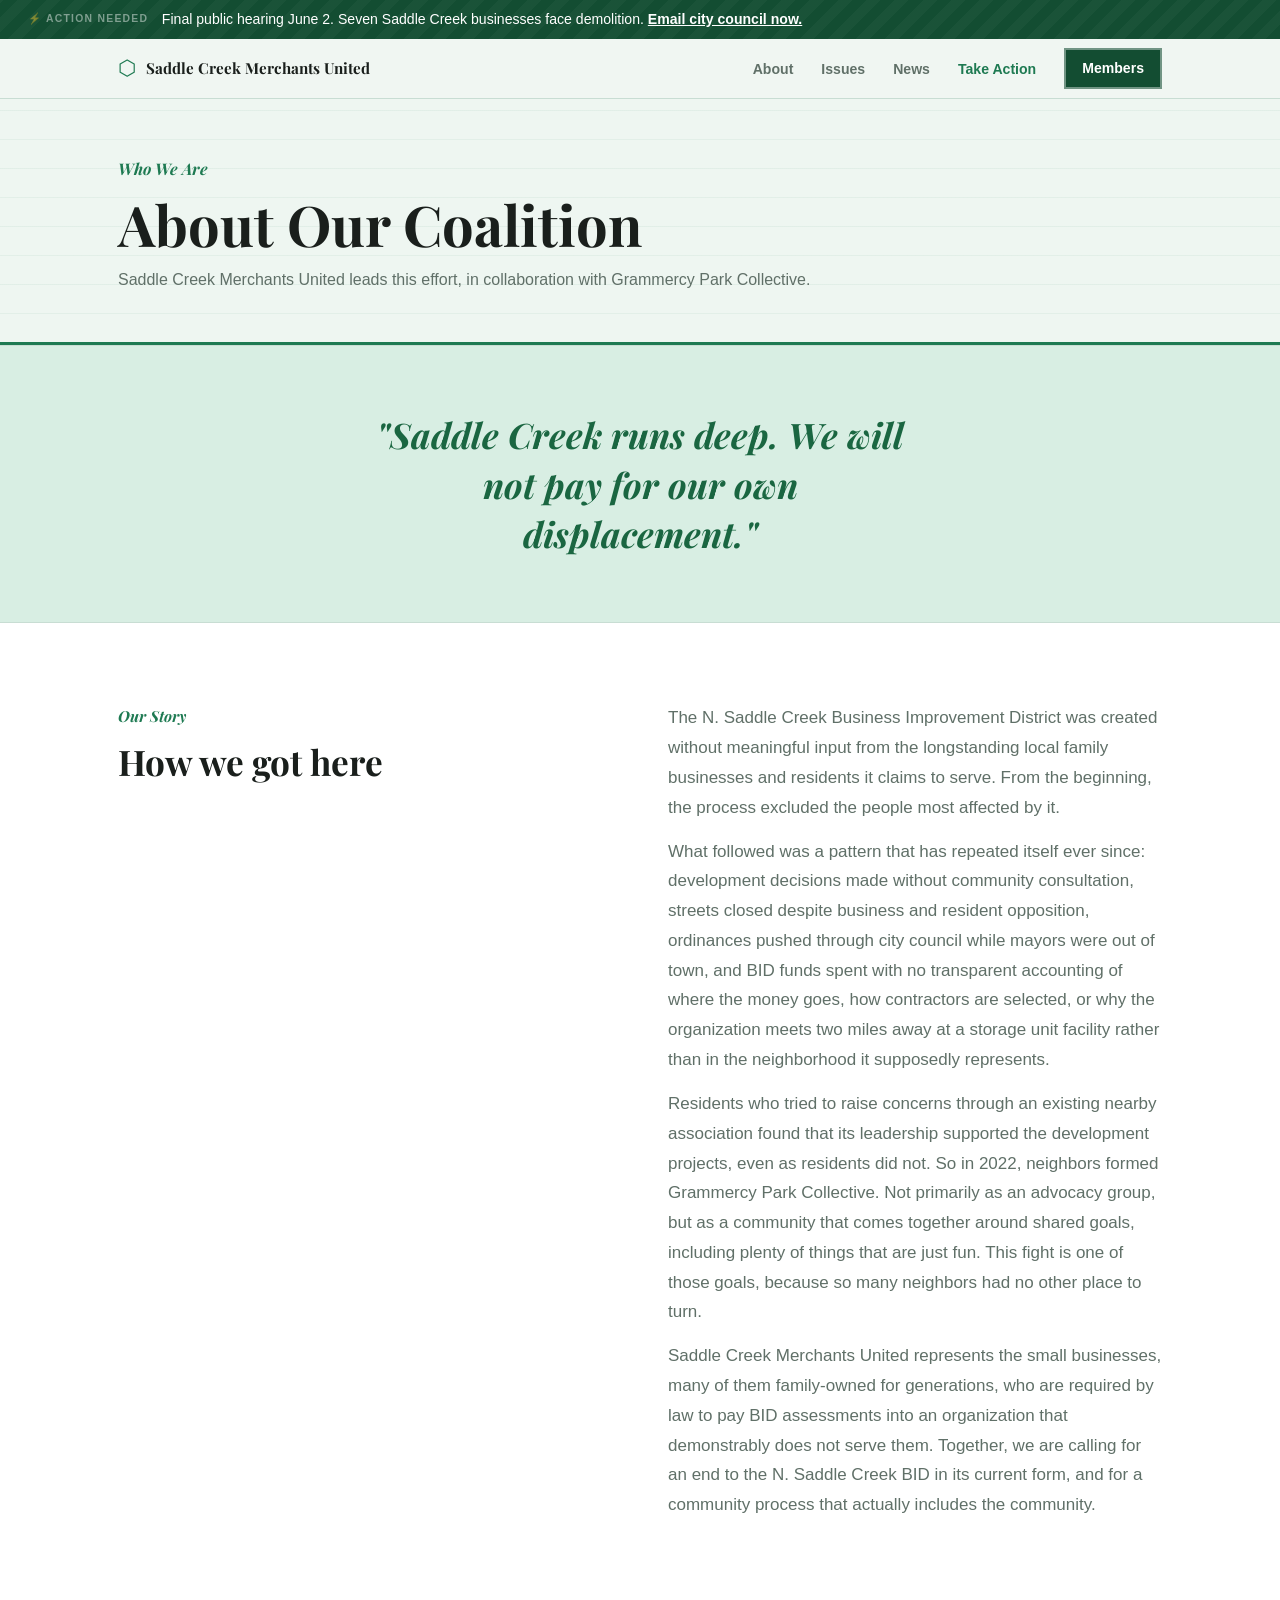
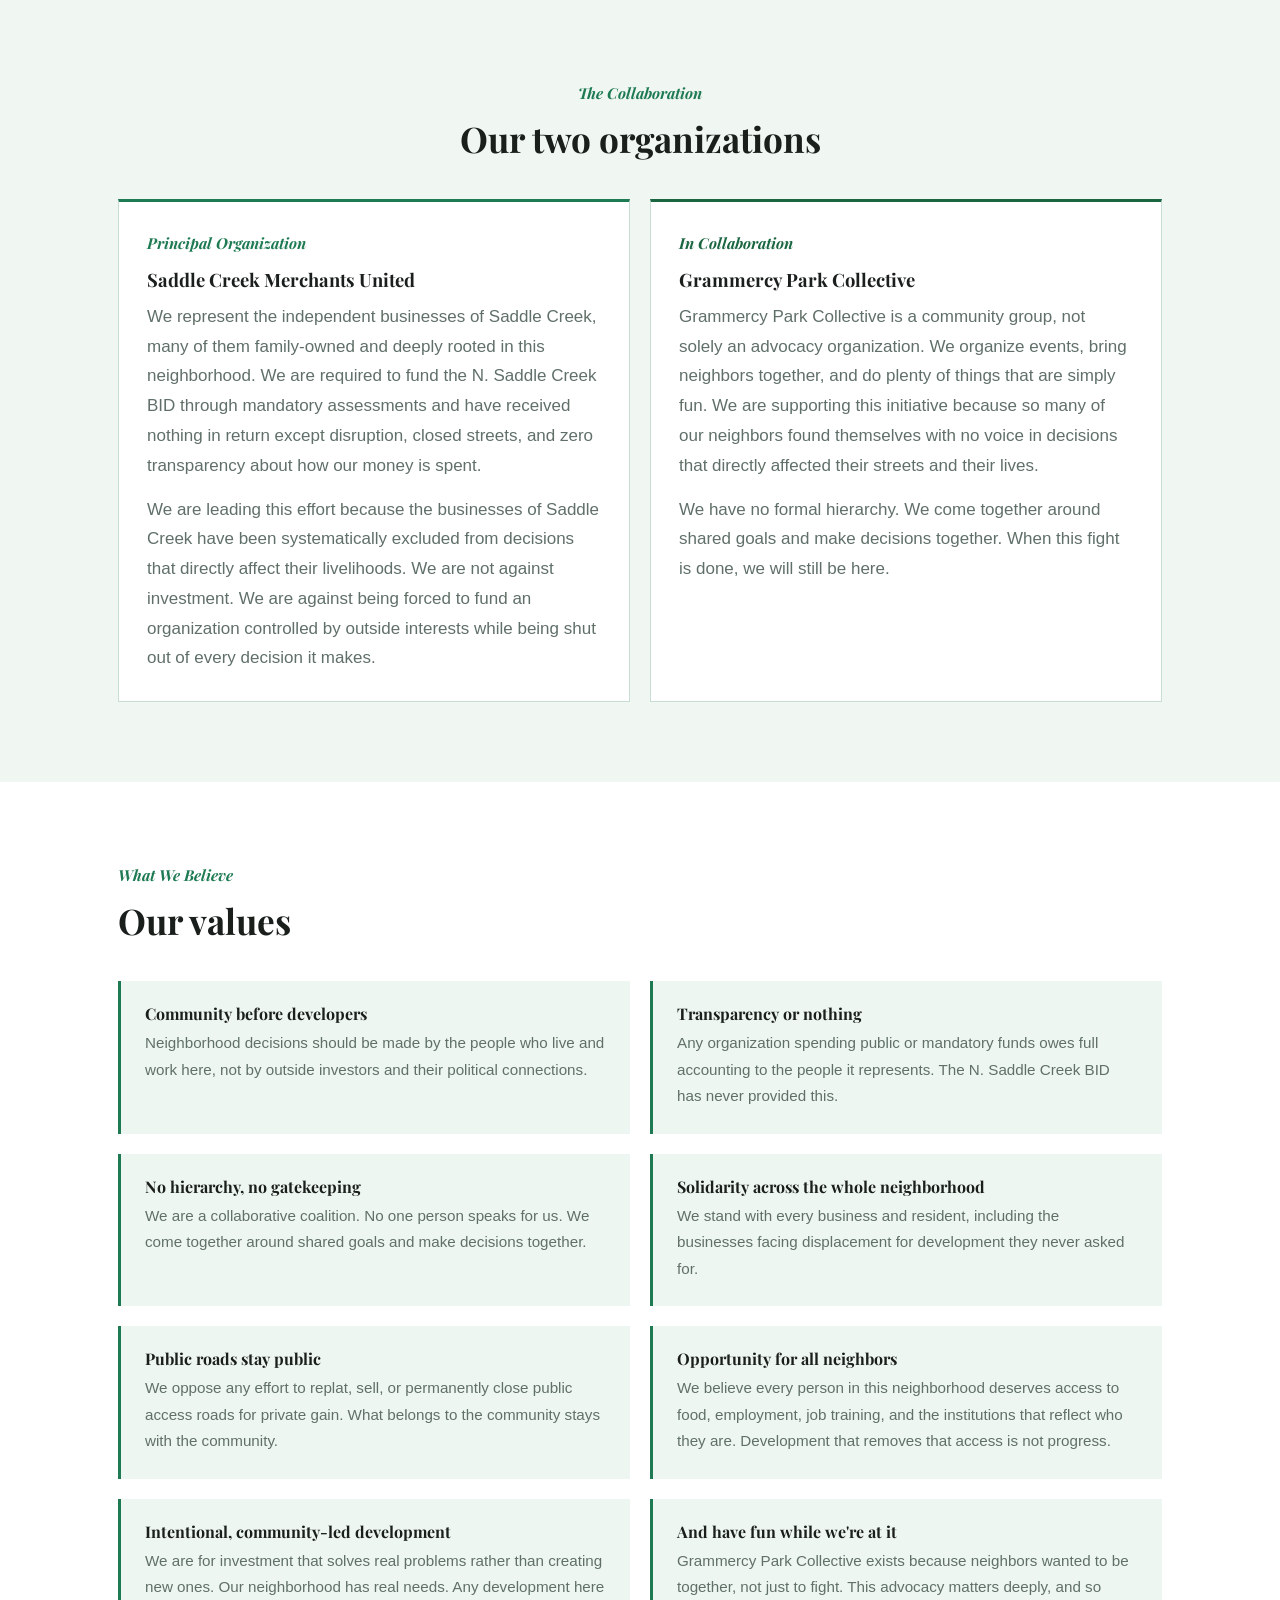
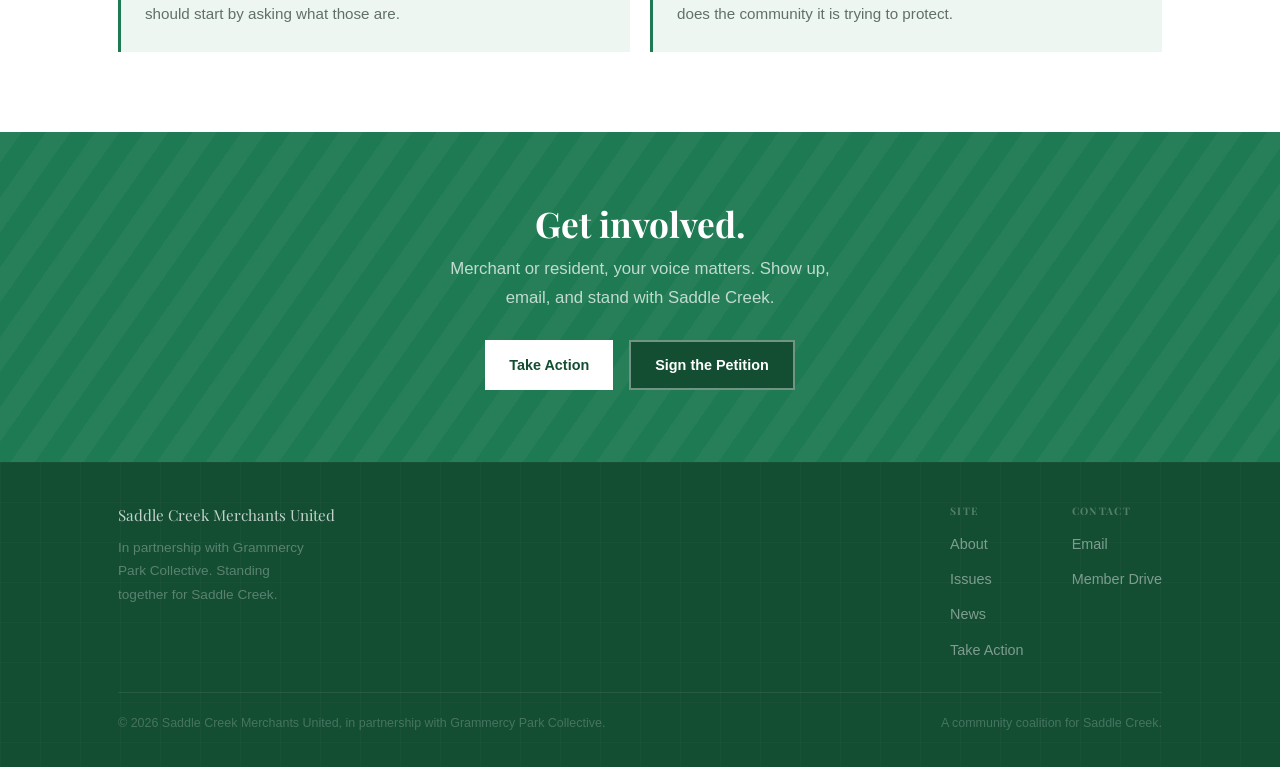
==== commit a6f2bbc7: "Add files via upload" ====
--- a/about.html
+++ b/about.html
@@ -1,19 +1,17 @@
 <!DOCTYPE html>
 <html lang="en">
 <head>
-  <meta charset="UTF-8" />
-  <meta name="viewport" content="width=device-width, initial-scale=1.0" />
-  <title>About, Saddle Creek Merchants United</title>
-  <meta name="description" content="Who we are, how we came together, and what we stand for." />
-  <link rel="stylesheet" href="css/style.css" />
+  <meta charset="UTF-8">
+  <meta name="viewport" content="width=device-width, initial-scale=1.0">
+  <title>About — Saddle Creek Merchants United</title>
+  <meta name="description" content="Who we are, how we came together, and what we stand for.">
+  <link rel="stylesheet" href="css/style.css">
 </head>
 <body>
-
   <div class="urgency-bar">
-    <span class="label">⚡ Action needed</span>
-    <p>Final hearing June 2. Seven Saddle Creek businesses face demolition. <a href="take-action.html">Email city council now.</a></p>
+    <span class="tag">⚡ Action needed</span>
+    <p>Final public hearing June 2. Seven Saddle Creek businesses face demolition. <a href="take-action.html">Email city council now.</a></p>
   </div>
-
   <nav class="nav">
     <div class="nav-inner">
       <a href="index.html" class="nav-logo">
@@ -21,13 +19,15 @@
         <span class="nav-logo-text">Saddle Creek Merchants United</span>
       </a>
       <ul class="nav-links" id="navLinks">
-        <li><a href="about.html" class="active">About</a></li>
+        <li><a href="about.html">About</a></li>
         <li><a href="issues.html">Issues</a></li>
         <li><a href="news.html">News</a></li>
         <li><a href="take-action.html" class="urgent">Take Action</a></li>
-        <li><a href="https://drive.google.com/drive/folders/1y6J7BgRbqjNSq1TGpLfYI2tDJngiW1Zl?usp=share_link" target="_blank" rel="noopener" class="btn btn-primary btn-sm">Members</a></li>
+        <li><a href="https://drive.google.com/drive/folders/1y6J7BgRbqjNSq1TGpLfYI2tDJngiW1Zl?usp=share_link" target="_blank" rel="noopener" class="btn btn-dark btn-sm">Members</a></li>
       </ul>
-      <button class="nav-toggle" id="navToggle" aria-label="Open menu"><span></span><span></span><span></span></button>
+      <button class="nav-toggle" id="navToggle" aria-label="Toggle menu">
+        <span></span><span></span><span></span>
+      </button>
     </div>
   </nav>
 
@@ -35,28 +35,26 @@
     <div class="container">
       <span class="eyebrow">Who We Are</span>
       <h1>About Our Coalition</h1>
-      <p>Two independent organizations, joined together on a shared fight.</p>
+      <p>Saddle Creek Merchants United leads this effort, in collaboration with Grammercy Park Collective.</p>
     </div>
   </div>
 
   <!-- Standout quote -->
-  <div class="mission-statement">
+  <div class="quote-band">
     <div class="container">
-      <blockquote>
-        "Saddle Creek runs deep. We will not pay for our own displacement."
-      </blockquote>
+      <p class="standout">"Saddle Creek runs deep. We will not pay for our own displacement."</p>
     </div>
   </div>
 
   <!-- Our story -->
-  <section class="section" style="background:var(--white);">
+  <section class="section bg-white">
     <div class="container">
       <div class="about-grid">
         <div>
           <span class="eyebrow">Our Story</span>
           <h2>How we got here</h2>
         </div>
-        <div class="about-block">
+        <div>
           <p>The N. Saddle Creek Business Improvement District was created without meaningful input from the longstanding local family businesses and residents it claims to serve. From the beginning, the process excluded the people most affected by it.</p>
           <p>What followed was a pattern that has repeated itself ever since: development decisions made without community consultation, streets closed despite business and resident opposition, ordinances pushed through city council while mayors were out of town, and BID funds spent with no transparent accounting of where the money goes, how contractors are selected, or why the organization meets two miles away at a storage unit facility rather than in the neighborhood it supposedly represents.</p>
           <p>Residents who tried to raise concerns through an existing nearby association found that its leadership supported the development projects, even as residents did not. So in 2022, neighbors formed Grammercy Park Collective. Not primarily as an advocacy group, but as a community that comes together around shared goals, including plenty of things that are just fun. This fight is one of those goals, because so many neighbors had no other place to turn.</p>
@@ -67,31 +65,31 @@
   </section>
 
   <!-- The two orgs -->
-  <section class="section" style="background:var(--bg);">
+  <section class="section bg-sage">
     <div class="container">
       <div style="text-align:center;margin-bottom:2.5rem;">
-        <span class="eyebrow">The Partnership</span>
+        <span class="eyebrow">The Collaboration</span>
         <h2>Our two organizations</h2>
       </div>
-      <div class="partnership-grid">
-        <div class="partner-block">
-          <span class="eyebrow">For Merchants</span>
+      <div class="grid-2">
+        <div class="partner-card">
+          <span class="eyebrow">Principal Organization</span>
           <h3>Saddle Creek Merchants United</h3>
-          <p>We represent the independent businesses of Saddle Creek, many of them family-owned and deeply rooted in this neighborhood. We are required to fund the N. Saddle Creek BID through mandatory assessments, and we have seen nothing in return except disruption, closed streets, and zero transparency about how our money is spent.</p>
-          <p>We are not against investment in our neighborhood. We are against being forced to fund an organization controlled by outside interests while being excluded from every decision it makes.</p>
+          <p>We represent the independent businesses of Saddle Creek, many of them family-owned and deeply rooted in this neighborhood. We are required to fund the N. Saddle Creek BID through mandatory assessments and have received nothing in return except disruption, closed streets, and zero transparency about how our money is spent.</p>
+          <p>We are leading this effort because the businesses of Saddle Creek have been systematically excluded from decisions that directly affect their livelihoods. We are not against investment. We are against being forced to fund an organization controlled by outside interests while being shut out of every decision it makes.</p>
         </div>
-        <div class="partner-block">
-          <span class="eyebrow">For the Community</span>
+        <div class="partner-card">
+          <span class="eyebrow">In Collaboration</span>
           <h3>Grammercy Park Collective</h3>
           <p>Grammercy Park Collective is a community group, not solely an advocacy organization. We organize events, bring neighbors together, and do plenty of things that are simply fun. We are supporting this initiative because so many of our neighbors found themselves with no voice in decisions that directly affected their streets and their lives.</p>
-          <p>GPC has no formal hierarchy. We come together around shared goals and make decisions together. When this fight is done, we will still be here, as a community.</p>
+          <p>We have no formal hierarchy. We come together around shared goals and make decisions together. When this fight is done, we will still be here.</p>
         </div>
       </div>
     </div>
   </section>
 
   <!-- Values -->
-  <section class="section" style="background:var(--white);">
+  <section class="section bg-white">
     <div class="container">
       <div style="max-width:64ch;margin-bottom:2.5rem;">
         <span class="eyebrow">What We Believe</span>
@@ -112,7 +110,7 @@
         </div>
         <div class="value-card">
           <h4>Solidarity across the whole neighborhood</h4>
-          <p>We stand with every business and resident in Saddle Creek, including the businesses facing displacement for development they never asked for.</p>
+          <p>We stand with every business and resident, including the businesses facing displacement for development they never asked for.</p>
         </div>
         <div class="value-card">
           <h4>Public roads stay public</h4>
@@ -120,11 +118,11 @@
         </div>
         <div class="value-card">
           <h4>Opportunity for all neighbors</h4>
-          <p>We believe every person in this neighborhood deserves access to opportunity: food, job training, employment, services, and the institutions that reflect who they are. Development that removes that access is not progress.</p>
+          <p>We believe every person in this neighborhood deserves access to food, employment, job training, and the institutions that reflect who they are. Development that removes that access is not progress.</p>
         </div>
         <div class="value-card">
-          <h4>Show up</h4>
-          <p>Change happens when people attend meetings, give testimony, and make their presence known. We make it as easy as possible to participate.</p>
+          <h4>Intentional, community-led development</h4>
+          <p>We are for investment that solves real problems rather than creating new ones. Our neighborhood has real needs. Any development here should start by asking what those are.</p>
         </div>
         <div class="value-card">
           <h4>And have fun while we're at it</h4>
@@ -134,13 +132,14 @@
     </div>
   </section>
 
+  <!-- CTA -->
   <div class="cta-band">
     <div class="container">
       <h2>Get involved.</h2>
       <p>Merchant or resident, your voice matters. Show up, email, and stand with Saddle Creek.</p>
-      <div style="display:flex;gap:1rem;justify-content:center;flex-wrap:wrap;">
-        <a href="take-action.html" class="btn-cta">Take Action</a>
-        <a href="https://forms.gle/d19DF8uMJpdXBHMc8" target="_blank" rel="noopener" class="btn-cta" style="background:var(--green-xdk);color:#fff;">Sign the Petition</a>
+      <div class="cta-band-btns">
+        <a href="take-action.html" class="btn btn-white">Take Action</a>
+        <a href="https://forms.gle/d19DF8uMJpdXBHMc8" target="_blank" rel="noopener" class="btn btn-dark">Sign the Petition</a>
       </div>
     </div>
   </div>
@@ -150,31 +149,32 @@
       <div class="footer-inner">
         <div>
           <div class="footer-logo">Saddle Creek Merchants United</div>
-          <p style="margin-top:.65rem;font-size:.9rem;color:rgba(255,255,255,.3);max-width:28ch;">Standing together for Saddle Creek.</p>
+          <p class="footer-tagline">In partnership with Grammercy Park Collective. Standing together for Saddle Creek.</p>
         </div>
-        <div style="display:flex;gap:3rem;flex-wrap:wrap;">
-          <div class="footer-col"><h4>Site</h4><ul>
-            <li><a href="about.html">About</a></li>
-            <li><a href="issues.html">Issues</a></li>
-            <li><a href="news.html">News</a></li>
-            <li><a href="take-action.html">Take Action</a></li>
-          </ul></div>
-          <div class="footer-col"><h4>Contact</h4><ul>
-            <li><a href="mailto:saddlecreekbid@gmail.com">saddlecreekbid@gmail.com</a></li>
-            <li><a href="https://drive.google.com/drive/folders/1y6J7BgRbqjNSq1TGpLfYI2tDJngiW1Zl?usp=share_link" target="_blank" rel="noopener">Member Drive</a></li>
-          </ul></div>
+        <div class="footer-links">
+          <div class="footer-col">
+            <h4>Site</h4>
+            <ul>
+              <li><a href="about.html">About</a></li>
+              <li><a href="issues.html">Issues</a></li>
+              <li><a href="news.html">News</a></li>
+              <li><a href="take-action.html">Take Action</a></li>
+            </ul>
+          </div>
+          <div class="footer-col">
+            <h4>Contact</h4>
+            <ul>
+              <li><a href="mailto:saddlecreekbid@gmail.com">Email</a></li>
+              <li><a href="https://drive.google.com/drive/folders/1y6J7BgRbqjNSq1TGpLfYI2tDJngiW1Zl?usp=share_link" target="_blank" rel="noopener">Member Drive</a></li>
+            </ul>
+          </div>
         </div>
       </div>
       <div class="footer-bottom">
-        <span>© <span class="yr"></span> Saddle Creek Merchants United, in partnership with Grammercy Park Collective.</span>
+        <span>&copy; <span class="js-year"></span> Saddle Creek Merchants United, in partnership with Grammercy Park Collective.</span>
+        <span>A community coalition for Saddle Creek.</span>
       </div>
     </div>
   </footer>
-
-  <script>
-    document.querySelectorAll(".yr").forEach(e => e.textContent = new Date().getFullYear());
-    document.getElementById("navToggle").addEventListener("click", () =>
-      document.getElementById("navLinks").classList.toggle("open"));
-  </script>
-</body>
-</html>
+  <script src="js/site.js"></script>
+</body></html>
--- a/css/style.css
+++ b/css/style.css
@@ -1,472 +1,642 @@
 @import url('https://fonts.googleapis.com/css2?family=Playfair+Display:ital,wght@0,700;1,700&display=swap');
 
+/* ============================================================
+   DESIGN TOKENS
+   ============================================================ */
 :root {
-  --green:      #1E7A52;
-  --green-dk:   #1A6641;
-  --green-xdk:  #134D32;
-  --green-lt:   #52C48A;
-  --green-pale: #D8EEE3;
-  --green-xpale:#EEF6F1;
-  --bg:         #F0F6F2;
-  --bg-dk:      #E3EDE8;
-  --border:     #C8DDD3;
-  --white:      #FFFFFF;
-  --ink:        #1A1F1C;
-  --text-mid:   #3D4D45;
-  --text-muted: #607068;
-  --gray-lt:    #8FA898;
-  --font-d: 'Playfair Display', Georgia, serif;
-  --font-b: Arial, Helvetica, sans-serif;
-  --nav-h: 56px;
-  --max-w: 1100px;
-}
-
+  /* Colors */
+  --green:       #1E7A52;
+  --green-dk:    #1A6641;
+  --green-xdk:   #134D32;
+  --green-lt:    #52C48A;
+  --green-pale:  #D8EEE3;
+  --green-xpale: #EEF6F1;
+  --bg:          #F0F6F2;
+  --bg-dk:       #E3EDE8;
+  --border:      #C8DDD3;
+  --white:       #FFFFFF;
+  --ink:         #1A1F1C;
+  --text-mid:    #3D4D45;
+  --text-muted:  #607068;
+  --gray-lt:     #8FA898;
+
+  /* Typography */
+  --font-serif: 'Playfair Display', Georgia, serif;
+  --font-sans:  Arial, Helvetica, sans-serif;
+
+  /* Layout */
+  --nav-h:  60px;
+  --max-w:  1100px;
+  --gutter: 1.75rem;
+}
+
+/* ============================================================
+   RESET & BASE
+   ============================================================ */
 *, *::before, *::after { box-sizing: border-box; margin: 0; padding: 0; }
-html { scroll-behavior: smooth; }
-body { font-family: var(--font-b); background: var(--bg); color: var(--ink); line-height: 1.85; font-size: 17px; }
-a { color: inherit; text-decoration: none; }
-ul { list-style: none; }
-button { cursor: pointer; font-family: var(--font-b); border: none; background: none; }
-h1, h2, h3 { font-family: var(--font-d); line-height: 1.15; color: var(--ink); }
-h1 { font-size: clamp(2.4rem, 6vw, 5rem); font-weight: 700; margin-bottom: 1.25rem; }
+html  { scroll-behavior: smooth; }
+body  { font-family: var(--font-sans); background: var(--bg); color: var(--ink); font-size: 17px; line-height: 1.75; }
+img   { max-width: 100%; display: block; }
+a     { color: inherit; text-decoration: none; }
+ul    { list-style: none; }
+button { cursor: pointer; font-family: var(--font-sans); border: none; background: none; }
+
+/* ============================================================
+   TYPOGRAPHY
+   ============================================================ */
+h1, h2, h3, h4 {
+  font-family: var(--font-serif);
+  line-height: 1.15;
+  color: var(--ink);
+}
+h1 { font-size: clamp(2.4rem, 6vw, 5rem);   font-weight: 700; margin-bottom: 1.25rem; }
 h2 { font-size: clamp(1.6rem, 3vw, 2.2rem); font-weight: 700; margin-bottom: 1rem; }
-h3 { font-size: 1.25rem; font-weight: 700; margin-bottom: .75rem; margin-top: 1.75rem; }
-p  { color: var(--text-muted); line-height: 1.75; margin-bottom: .9rem; font-size: 17px; }
-
-.container { width: 100%; max-width: var(--max-w); margin: 0 auto; padding: 0 1.75rem; }
-.section    { padding: 5rem 0; }
+h3 { font-size: 1.25rem;                     font-weight: 700; margin-bottom: .75rem; margin-top: 1.75rem; }
+h4 { font-size: 1rem;                        font-weight: 700; margin-bottom: .4rem; }
+p  { color: var(--text-muted); line-height: 1.75; margin-bottom: .9rem; }
+p:last-child { margin-bottom: 0; }
+strong { color: var(--ink); }
 
 .eyebrow {
-  font-family: var(--font-d);
+  display: block;
+  font-family: var(--font-serif);
   font-size: .95rem;
   font-style: italic;
   font-weight: 700;
-  letter-spacing: .02em;
-  text-transform: none;
   color: var(--green);
-  display: block;
   margin-bottom: .75rem;
 }
 
-/* Buttons */
+.standout {
+  font-family: var(--font-serif);
+  font-size: clamp(1.5rem, 3vw, 2.2rem);
+  font-style: italic;
+  font-weight: 700;
+  color: var(--green-dk);
+  line-height: 1.4;
+  text-align: center;
+  max-width: 24ch;
+  margin: 0 auto;
+}
+
+/* ============================================================
+   LAYOUT
+   ============================================================ */
+.container { width: 100%; max-width: var(--max-w); margin: 0 auto; padding: 0 var(--gutter); }
+.section   { padding: 5rem 0; }
+
+/* ============================================================
+   BUTTONS
+   ============================================================ */
 .btn {
-  display: inline-flex; align-items: center;
-  padding: .6rem 1.4rem; font-family: var(--font-b);
-  font-size: .8rem; font-weight: 700; transition: all .15s;
-  text-decoration: none; white-space: nowrap;
-}
-.btn-primary { background: var(--green); color: var(--white); }
-.btn-primary:hover { background: var(--green-dk); }
-.btn-outline { border: 1.5px solid var(--border); color: var(--green-dk); background: transparent; }
-.btn-outline:hover { border-color: var(--green); background: var(--green-xpale); }
-.btn-sm { padding: .4rem 1rem; font-size: .75rem; }
-
-/* Urgency bar */
-.urgency-bar { background: var(--green-xdk); padding: .55rem 1.75rem; display: flex; align-items: center; gap: .85rem; }
-.urgency-bar .label { font-size: .62rem; font-weight: 700; letter-spacing: .12em; text-transform: uppercase; color: rgba(255,255,255,.4); flex-shrink: 0; }
-.urgency-bar p { color: #fff; font-size: .92rem; margin: 0; max-width: none; }
-.urgency-bar a { color: #fff; font-weight: 700; text-decoration: underline; }
-
-/* Nav */
+  display: inline-flex;
+  align-items: center;
+  gap: .5rem;
+  padding: .65rem 1.5rem;
+  font-family: var(--font-sans);
+  font-size: .9rem;
+  font-weight: 700;
+  white-space: nowrap;
+  transition: background .15s, border-color .15s, color .15s;
+  text-decoration: none;
+}
+.btn-primary            { background: var(--green-xdk) !important; color: #ffffff !important; font-weight: 700; }
+.btn-primary:hover       { background: var(--green) !important; color: #ffffff !important; }
+.btn-outline             { border: 2px solid var(--green-dk); color: var(--green-dk); background: transparent; font-weight: 700; }
+.btn-outline:hover       { border-color: var(--green-xdk); background: var(--green-xpale); color: var(--green-xdk); }
+.btn-white               { background: #ffffff !important; color: var(--green-xdk) !important; font-weight: 700; }
+.btn-white:hover         { background: var(--bg) !important; color: var(--green-xdk) !important; }
+.btn-dark                { background: var(--green-xdk) !important; color: #ffffff !important; border: 2px solid rgba(255,255,255,.4); font-weight: 700; }
+.btn-dark:hover          { background: var(--green) !important; color: #ffffff !important; }
+.btn-sm        { padding: .4rem 1rem; font-size: .8rem; }
+
+/* ============================================================
+   URGENCY BAR
+   ============================================================ */
+.urgency-bar {
+  background: var(--green-xdk);
+  padding: .6rem var(--gutter);
+  display: flex;
+  align-items: center;
+  gap: .85rem;
+  background-image: repeating-linear-gradient(
+    -45deg, transparent, transparent 10px,
+    rgba(255,255,255,.03) 10px, rgba(255,255,255,.03) 20px
+  );
+}
+.urgency-bar .tag {
+  font-size: .65rem;
+  font-weight: 700;
+  letter-spacing: .12em;
+  text-transform: uppercase;
+  color: rgba(255,255,255,.45);
+  flex-shrink: 0;
+}
+.urgency-bar p {
+  color: #fff;
+  font-size: .88rem;
+  margin: 0;
+  line-height: 1.4;
+}
+.urgency-bar a {
+  color: #fff;
+  font-weight: 700;
+  text-decoration: underline;
+}
+
+/* ============================================================
+   NAVIGATION
+   ============================================================ */
 .nav {
-  position: sticky; top: 0; z-index: 100;
+  position: sticky;
+  top: 0;
+  z-index: 100;
   height: var(--nav-h);
   background: rgba(240,246,242,.97);
   backdrop-filter: blur(8px);
   border-bottom: 1.5px solid var(--border);
 }
-.nav-inner { display: flex; align-items: center; gap: 1.5rem; height: 100%; max-width: var(--max-w); margin: 0 auto; padding: 0 1.75rem; }
-.nav-logo { display: flex; align-items: center; gap: .6rem; flex-shrink: 0; }
-.nav-logo-mark { font-size: 1.3rem; color: var(--green); }
-.nav-logo-text { font-family: var(--font-d); font-size: .92rem; font-weight: 700; color: var(--ink); line-height: 1; }
-.nav-logo-text em { font-style: italic; color: var(--green); }
-.nav-links { display: flex; align-items: center; gap: 1.75rem; margin-left: auto; }
-.nav-links a { font-size: .88rem; font-weight: 600; color: var(--text-muted); transition: color .15s; }
-.nav-links a:hover, .nav-links a.active { color: var(--green-dk); }
+.nav-inner {
+  display: flex;
+  align-items: center;
+  gap: 2rem;
+  height: 100%;
+  max-width: var(--max-w);
+  margin: 0 auto;
+  padding: 0 var(--gutter);
+}
+.nav-logo {
+  display: flex;
+  align-items: center;
+  gap: .65rem;
+  flex-shrink: 0;
+  text-decoration: none;
+}
+.nav-logo-mark { font-size: 1.3rem; color: var(--green); line-height: 1; }
+.nav-logo-text {
+  font-family: var(--font-serif);
+  font-size: .95rem;
+  font-weight: 700;
+  color: var(--ink);
+  line-height: 1;
+}
+.nav-links {
+  display: flex;
+  align-items: center;
+  gap: 1.75rem;
+  margin-left: auto;
+}
+.nav-links a {
+  font-size: .88rem;
+  font-weight: 600;
+  color: var(--text-muted);
+  transition: color .15s;
+  text-decoration: none;
+}
+.nav-links a:hover  { color: var(--green-dk); }
+.nav-links a.active { color: var(--green-dk); }
 .nav-links a.urgent { color: var(--green); font-weight: 700; }
-.nav-toggle { display: none; flex-direction: column; gap: 5px; padding: 4px; }
-.nav-toggle span { display: block; width: 22px; height: 2px; background: var(--ink); border-radius: 2px; }
-
-/* Hero */
-.hero { background: var(--green-xpale); padding: 4.5rem 1.75rem 4rem; border-bottom: 3px solid var(--green); }
-.hero-inner { max-width: var(--max-w); margin: 0 auto; }
-.hero-tag { font-size: .63rem; font-weight: 700; letter-spacing: .15em; text-transform: uppercase; color: var(--text-muted); display: block; }
-.hero-rule { height: 1px; background: var(--border); margin: 1.1rem 0; }
-.hero h1 em { font-style: italic; color: var(--green); }
-.hero-grid { display: grid; grid-template-columns: 1fr auto; gap: 2.5rem; align-items: center; margin-top: .75rem; }
-.hero-sub { font-size: 1.05rem; color: var(--text-muted); line-height: 1.8; max-width: 50ch; margin: 0; }
-.hero-btns { display: flex; flex-direction: column; gap: .6rem; flex-shrink: 0; min-width: 180px; }
-.hero-partners { margin-top: 2.5rem; display: flex; align-items: center; gap: 1rem; font-family: var(--font-d); font-size: .85rem; font-style: italic; color: var(--gray-lt); }
-.hero-plus { font-style: normal; color: var(--green); }
-
-/* Partnership */
-.partnership { background: var(--white); border-bottom: 1px solid var(--border); }
-.p-intro { margin-bottom: 2rem; }
-.p-grid { display: grid; grid-template-columns: 1fr 1fr; gap: 1.25rem; }
-.p-card { border: 1.5px solid var(--border); border-top: 3px solid var(--green); padding: 1.6rem; }
-.p-card:last-child { border-top-color: var(--green-dk); }
-.p-card .eyebrow { color: var(--green); }
-.p-card:last-child .eyebrow { color: var(--green-dk); }
-.p-card h3 { font-size: 1.1rem; margin-bottom: .5rem; }
-.p-card p { font-size: 17px; }
-
-/* At stake */
-.at-stake { background: var(--green-pale); }
-.at-stake h2, .at-stake .eyebrow { color: var(--ink); }
-.at-stake > .container > p { color: var(--text-mid); margin: .35rem 0 2rem; }
-.stake-grid { display: grid; grid-template-columns: repeat(3, 1fr); gap: 1px; background: var(--border); border: 1px solid var(--border); }
-.stake-card { background: var(--bg); padding: 1.6rem; position: relative; }
-.stake-num { font-family: var(--font-d); font-size: 4rem; font-weight: 700; color: rgba(30,122,82,.1); position: absolute; top: .6rem; right: 1rem; line-height: 1; }
-.stake-card h3 { color: var(--green-dk); margin-bottom: .4rem; }
-.stake-card p { font-size: 1rem; color: var(--text-mid); }
-
-/* News */
-.news-header { display: flex; align-items: baseline; justify-content: space-between; margin-bottom: 1.75rem; }
-.news-grid { display: grid; grid-template-columns: repeat(3, 1fr); gap: 1px; background: var(--border); border: 1px solid var(--border); }
-.news-card { background: var(--bg); padding: 1.4rem; cursor: pointer; transition: background .12s; }
-.news-card:hover { background: var(--white); }
-.news-tag { font-size: .6rem; font-weight: 700; letter-spacing: .13em; text-transform: uppercase; display: inline-block; margin-bottom: .65rem; color: var(--green-dk); }
-.news-card h3 { font-family: var(--font-d); font-size: 1.05rem; line-height: 1.3; color: var(--ink); margin-bottom: .5rem; }
-.news-card p { font-size: .92rem; color: var(--text-muted); }
-.news-date { font-size: .8rem; color: var(--gray-lt); margin-top: .65rem; }
-
-/* CTA */
-.cta-band { background: var(--green); padding: 4rem 0; text-align: center; }
-.cta-band h2 { color: #fff; margin-bottom: .5rem; }
-.cta-band p { color: rgba(255,255,255,.7); max-width: 42ch; margin: 0 auto 1.6rem; font-size: 1.05rem; }
-.btn-cta { background: #fff; color: var(--green-dk); padding: .75rem 2rem; font-size: .85rem; font-weight: 700; display: inline-block; border: none; cursor: pointer; transition: background .12s; }
-.btn-cta:hover { background: var(--bg); }
-
-/* Footer */
-.footer { background: var(--green-xdk); padding: 2.75rem 0 2rem; }
-.footer-inner { display: flex; justify-content: space-between; align-items: flex-start; gap: 2rem; flex-wrap: wrap; }
-.footer-logo { font-family: var(--font-d); font-size: .88rem; color: rgba(255,255,255,.7); line-height: 1.4; }
-.footer-logo em { font-style: italic; color: var(--green-lt); }
-.footer-col h4 { font-size: .6rem; font-weight: 700; letter-spacing: .13em; text-transform: uppercase; color: rgba(255,255,255,.28); margin-bottom: .6rem; }
-.footer-col li + li { margin-top: .3rem; }
-.footer-col a { font-size: .92rem; color: rgba(255,255,255,.45); transition: color .12s; }
-.footer-col a:hover { color: var(--green-lt); }
-.footer-bottom { margin-top: 1.75rem; padding-top: 1.25rem; border-top: 1px solid rgba(255,255,255,.08); font-size: .72rem; color: rgba(255,255,255,.22); display: flex; justify-content: space-between; flex-wrap: wrap; gap: .5rem; }
-
-/* Sub-page hero */
-.sub-hero { background: var(--green-xpale); padding: 3.5rem 0 3rem; border-bottom: 3px solid var(--green); }
-.sub-hero h1 { font-size: clamp(1.9rem, 4vw, 2.8rem); }
-.sub-hero p { color: var(--text-muted); margin-top: .5rem; }
-
-/* Issues */
-.issue-nav-bar { background: var(--white); border-bottom: 1px solid var(--border); padding: .8rem 0; position: sticky; top: var(--nav-h); z-index: 50; }
-.issue-nav-inner { display: flex; gap: 2rem; font-size: .8rem; font-weight: 600; flex-wrap: wrap; }
-.issue-nav-inner a { color: var(--text-muted); transition: color .12s; }
-.issue-nav-inner a:hover { color: var(--green); }
-.issue-block { padding: 4.5rem 0; border-bottom: 1px solid var(--border); }
-.issue-block:nth-child(even) { background: var(--white); }
-.issue-inner { display: grid; grid-template-columns: 1fr 2fr; gap: 4rem; align-items: start; }
-.issue-num { font-family: var(--font-d); font-size: 3.5rem; font-weight: 700; color: var(--bg-dk); line-height: 1; margin-bottom: .4rem; }
-.issue-label { position: sticky; top: calc(var(--nav-h) + 3rem); }
-.issue-label h2 { font-size: 1.4rem; }
-.issue-body p { font-size: 17px; margin-bottom: .9rem; line-height: 1.75; }
-.issue-body h3 { font-size: 1rem; margin: 1.4rem 0 .4rem; }
-.issue-body ul { margin: 0 0 .9rem 1.5rem; list-style: disc; }
-.issue-body li { font-size: 17px; color: var(--text-mid); margin-bottom: .5rem; }
-.issue-body strong { color: var(--ink); }
-.issue-callout { background: var(--green-pale); border-left: 3px solid var(--green); padding: 1.1rem 1.4rem; margin: 1.4rem 0; }
-.issue-callout p { font-size: .88rem; color: var(--ink); margin: 0; }
-.vision-block { background: var(--green-pale) !important; }
-
-/* News page */
-.news-filters { display: flex; gap: .5rem; margin-bottom: 1.75rem; flex-wrap: wrap; }
-.filter-btn { padding: .35rem .95rem; font-size: .73rem; font-weight: 700; border: 1.5px solid var(--border); color: var(--text-muted); background: var(--white); cursor: pointer; transition: all .12s; }
-.filter-btn:hover, .filter-btn.active { background: var(--ink); border-color: var(--ink); color: #fff; }
-.news-post-back { font-size: .8rem; color: var(--text-muted); margin-bottom: 1.75rem; display: inline-flex; align-items: center; gap: .35rem; cursor: pointer; }
-.news-post-back:hover { color: var(--green); }
-.news-post-header { margin-bottom: 1.75rem; padding-bottom: 1.4rem; border-bottom: 1.5px solid var(--border); }
-.news-post-header h1 { font-size: clamp(1.7rem, 3.5vw, 2.4rem); }
-.news-post-meta { margin-top: .65rem; display: flex; align-items: center; gap: .85rem; flex-wrap: wrap; font-size: .78rem; color: var(--text-muted); }
-.news-post-body { font-size: .95rem; line-height: 1.82; color: var(--text-mid); }
-.news-post-body h2 { font-size: 1.4rem; color: var(--ink); margin: 1.85rem 0 .5rem; }
-.news-post-body h3 { font-size: 1.05rem; color: var(--ink); margin: 1.4rem 0 .35rem; }
-.news-post-body p { margin-bottom: 1rem; max-width: 68ch; }
-.news-post-body ul { margin: 0 0 1rem 1.7rem; list-style: disc; }
-.news-post-body li { margin-bottom: .35rem; }
-.news-post-body strong { color: var(--ink); }
-
-/* Take action */
-.action-hero { background: var(--green-xdk); color: #fff; padding: 3.5rem 1.75rem 3rem; border-bottom: 3px solid var(--green-lt); }
-.action-hero .eyebrow { color: rgba(255,255,255,.4); }
-.action-hero h1 { color: #fff; font-size: clamp(2rem, 5vw, 3.2rem); }
-.action-hero p { color: rgba(255,255,255,.65); margin-top: .5rem; }
-.hearing-box { background: var(--green-pale); border: 1.5px solid var(--border); padding: 1.5rem 1.75rem; margin-bottom: 2.5rem; }
-.hearing-box h3 { font-size: 1rem; margin-bottom: 1rem; }
-.hearing-row { display: flex; align-items: center; gap: 1.25rem; padding: .65rem 0; border-bottom: 1px solid var(--border); font-size: .88rem; }
-.hearing-row:last-child { border-bottom: none; }
-.hearing-date { font-family: var(--font-d); font-weight: 700; color: var(--green-dk); min-width: 120px; font-size: .95rem; }
-.hearing-final { background: var(--green); color: #fff; font-size: .62rem; font-weight: 700; letter-spacing: .1em; text-transform: uppercase; padding: .2rem .55rem; }
-.hearing-label { color: var(--text-muted); font-size: .83rem; }
-.template-box { background: var(--white); border: 1.5px solid var(--border); border-left: 3px solid var(--green); padding: 1.5rem 1.75rem; margin-bottom: 2rem; }
-.template-box h3 { font-size: .95rem; margin-bottom: .75rem; }
-.template-text { font-size: .87rem; color: var(--text-mid); line-height: 1.75; white-space: pre-line; }
-.send-all { background: var(--green-xdk); padding: 2rem; text-align: center; margin-bottom: 2.5rem; }
-.send-all h3 { font-family: var(--font-d); font-size: 1.2rem; color: #fff; margin-bottom: .5rem; }
-.send-all p { color: rgba(255,255,255,.6); font-size: .85rem; margin: 0 auto .85rem; max-width: 44ch; }
-.btn-send-all { background: #fff; color: var(--green-dk); padding: .8rem 2rem; font-family: var(--font-b); font-size: .88rem; font-weight: 700; display: inline-block; }
-.btn-send-all:hover { background: var(--bg); }
-.officials-grid { display: grid; grid-template-columns: repeat(3, 1fr); gap: 1px; background: var(--border); border: 1.5px solid var(--border); margin-bottom: 2.5rem; }
-.official-card { background: var(--white); padding: 1.2rem; }
-.official-card.priority { background: var(--green-xpale); border-left: 3px solid var(--green); }
-.official-role { font-size: .6rem; font-weight: 700; letter-spacing: .12em; text-transform: uppercase; color: var(--green); display: block; margin-bottom: .3rem; }
-.official-name { font-family: var(--font-d); font-size: .95rem; font-weight: 700; color: var(--ink); display: block; margin-bottom: .2rem; }
-.official-district { font-size: .73rem; color: var(--text-muted); display: block; margin-bottom: .6rem; }
-.official-actions { display: flex; gap: .5rem; flex-wrap: wrap; }
-.btn-email { background: var(--green); color: #fff; padding: .38rem .85rem; font-family: var(--font-b); font-size: .72rem; font-weight: 700; display: inline-block; }
-.btn-email:hover { background: var(--green-dk); }
-.btn-phone { border: 1.5px solid var(--border); color: var(--text-muted); padding: .38rem .85rem; font-family: var(--font-b); font-size: .72rem; font-weight: 600; display: inline-block; }
-.btn-phone:hover { border-color: var(--green); color: var(--green); }
-
-/* Loading */
-.loading { text-align: center; padding: 3rem; color: var(--text-muted); font-size: .88rem; }
-
-/* Responsive */
-@media (max-width: 900px) {
-  .p-grid, .issue-inner { grid-template-columns: 1fr; gap: 1.25rem; }
-  .stake-grid, .news-grid, .officials-grid { grid-template-columns: 1fr 1fr; }
-  .hero-grid { grid-template-columns: 1fr; gap: 1.75rem; }
-  .issue-label { position: static; }
-  .issue-num { font-size: 2.5rem; }
-}
-@media (max-width: 600px) {
+.nav-links a.btn   { color: #fff !important; }
+.nav-links a.btn:hover { color: #fff !important; }
+.nav-toggle {
+  display: none;
+  flex-direction: column;
+  gap: 5px;
+  padding: 4px;
+  margin-left: auto;
+}
+.nav-toggle span {
+  display: block;
+  width: 22px;
+  height: 2px;
+  background: var(--ink);
+  border-radius: 2px;
+}
+@media (max-width: 700px) {
   .nav-links { display: none; }
   .nav-toggle { display: flex; }
-  .nav-links.open { display: flex; flex-direction: column; position: absolute; top: var(--nav-h); left: 0; right: 0; background: var(--bg); border-bottom: 1.5px solid var(--border); padding: 1rem 1.75rem; gap: 1rem; z-index: 99; }
-  .stake-grid, .news-grid, .officials-grid { grid-template-columns: 1fr; }
-}
-
-/* Members button override - high visibility */
-.nav-links a.btn-primary {
-  background: var(--green-xdk);
-  border: 2px solid var(--green-lt);
-  color: #fff !important;
-  font-weight: 700;
-  padding: .4rem 1rem;
-  font-size: .78rem;
-}
-.nav-links a.btn-primary:hover {
-  background: var(--green);
-  border-color: #fff;
-}
-
-/* Standout quote */
-.standout-quote {
-  font-family: var(--font-d);
-  font-size: clamp(1.3rem, 2.5vw, 1.8rem);
-  font-style: italic;
-  font-weight: 700;
-  color: var(--green-dk);
-  line-height: 1.4;
-  border-left: 4px solid var(--green);
-  padding: 1.25rem 1.75rem;
-  margin: 2.5rem 0;
+  .nav-links.open {
+    display: flex;
+    flex-direction: column;
+    position: absolute;
+    top: var(--nav-h);
+    left: 0; right: 0;
+    background: var(--bg);
+    border-bottom: 1.5px solid var(--border);
+    padding: 1rem var(--gutter);
+    gap: 1rem;
+    z-index: 99;
+  }
+}
+
+/* ============================================================
+   HERO (homepage)
+   ============================================================ */
+.hero {
   background: var(--green-xpale);
-}
-
-/* Business list */
-.biz-impact-grid {
-  display: grid;
-  grid-template-columns: 1fr 1fr;
-  gap: 1.5rem;
-  margin: 2rem 0;
-}
-.biz-impact-block {
-  background: var(--white);
-  border: 1.5px solid var(--border);
-  border-top: 3px solid var(--green);
-  padding: 1.5rem;
-}
-.biz-impact-block h4 {
-  font-family: var(--font-d);
-  font-size: 1rem;
-  font-weight: 700;
-  color: var(--ink);
-  margin-bottom: 1rem;
-  margin-top: 0;
-}
-.biz-impact-list {
-  list-style: none;
-  margin: 0;
-  padding: 0;
-}
-.biz-impact-list li {
-  font-size: 16px;
-  color: var(--text-mid);
-  padding: .45rem 0;
-  border-bottom: 1px solid var(--bg-dk);
-  display: flex;
-  align-items: center;
-  gap: .5rem;
-}
-.biz-impact-list li:last-child { border-bottom: none; }
-.biz-impact-list li::before {
-  content: '●';
-  color: var(--green);
-  font-size: .5rem;
-  flex-shrink: 0;
-}
-.biz-impact-list li.resident {
-  font-style: italic;
-  color: var(--text-muted);
-}
-@media (max-width: 650px) {
-  .biz-impact-grid { grid-template-columns: 1fr; }
-}
-
-/* ── CSS Patterns (zero load cost, pure CSS) ───────────── */
-
-/* Hero: subtle dot grid */
-.hero {
-  background-image:
-    radial-gradient(circle, rgba(30,122,82,.12) 1px, transparent 1px);
+  padding: 5rem var(--gutter) 4.5rem;
+  border-bottom: 3px solid var(--green);
+  background-image: radial-gradient(circle, rgba(30,122,82,.12) 1px, transparent 1px);
   background-size: 24px 24px;
-  background-position: 0 0;
-}
-
-/* Urgency bar: diagonal stripes */
-.urgency-bar {
-  background-image:
-    repeating-linear-gradient(
-      -45deg,
-      transparent,
-      transparent 10px,
-      rgba(255,255,255,.04) 10px,
-      rgba(255,255,255,.04) 20px
-    );
-}
-
-/* At-stake / green-pale sections: fine dot grid */
-.at-stake,
-.connected-banner {
-  background-image:
-    radial-gradient(circle, rgba(30,122,82,.08) 1px, transparent 1px);
-  background-size: 18px 18px;
-}
-
-/* Sub-hero: horizontal lines */
+}
+.hero-inner    { max-width: var(--max-w); margin: 0 auto; }
+.hero-tag      { font-size: .68rem; font-weight: 700; letter-spacing: .15em; text-transform: uppercase; color: var(--text-muted); display: block; }
+.hero-rule     { height: 1px; background: var(--border); margin: 1.1rem 0; }
+.hero h1       { color: var(--ink); margin-bottom: 0; }
+.hero h1 em    { font-style: italic; color: var(--green); }
+.hero-grid     { display: grid; grid-template-columns: 1fr auto; gap: 3rem; align-items: center; margin-top: .75rem; }
+.hero-sub      { font-size: 1.05rem; color: var(--text-muted); line-height: 1.8; max-width: 50ch; margin: 0; }
+.hero-btns     { display: flex; flex-direction: column; gap: .6rem; flex-shrink: 0; min-width: 190px; }
+.hero-partners { margin-top: 2.5rem; font-family: var(--font-serif); font-size: .88rem; font-style: italic; color: var(--gray-lt); display: flex; align-items: center; gap: 1rem; }
+.hero-plus     { font-style: normal; color: var(--green); }
+@media (max-width: 800px) { .hero-grid { grid-template-columns: 1fr; gap: 2rem; } }
+
+/* ============================================================
+   SUB-PAGE HERO
+   ============================================================ */
 .sub-hero {
-  background-image:
-    repeating-linear-gradient(
-      0deg,
-      transparent,
-      transparent 28px,
-      rgba(30,122,82,.07) 28px,
-      rgba(30,122,82,.07) 29px
-    );
-}
-
-/* Action hero (take action page): crosshatch */
-.action-hero {
-  background-image:
-    repeating-linear-gradient(
-      45deg,
-      transparent,
-      transparent 12px,
-      rgba(255,255,255,.03) 12px,
-      rgba(255,255,255,.03) 13px
-    ),
-    repeating-linear-gradient(
-      -45deg,
-      transparent,
-      transparent 12px,
-      rgba(255,255,255,.03) 12px,
-      rgba(255,255,255,.03) 13px
-    );
-}
-
-/* CTA band: large diagonal lines */
-.cta-band {
-  background-image:
-    repeating-linear-gradient(
-      -55deg,
-      transparent,
-      transparent 20px,
-      rgba(255,255,255,.05) 20px,
-      rgba(255,255,255,.05) 40px
-    );
-}
-
-/* Footer: subtle grid */
-.footer {
-  background-image:
-    linear-gradient(rgba(255,255,255,.03) 1px, transparent 1px),
-    linear-gradient(90deg, rgba(255,255,255,.03) 1px, transparent 1px);
-  background-size: 40px 40px;
-}
-
-/* ── Additional section textures ──────────────────────── */
-
-/* Partnership (white sections) - subtle corner accent */
-.partnership {
-  background-image:
-    radial-gradient(ellipse at top right, rgba(30,122,82,.06) 0%, transparent 60%);
-}
-
-/* News section */
-section[style*="background:var(--white)"] {
-  background-image:
-    linear-gradient(rgba(30,122,82,.025) 1px, transparent 1px);
-  background-size: 100% 32px;
-}
-
-/* Issue blocks alternating */
-.issue-block {
-  background-image:
-    radial-gradient(ellipse at bottom left, rgba(30,122,82,.04) 0%, transparent 50%);
-}
-.issue-block:nth-child(even) {
-  background-image:
-    radial-gradient(ellipse at top right, rgba(30,122,82,.04) 0%, transparent 50%);
-}
-.vision-block {
-  background-image:
-    radial-gradient(ellipse at center, rgba(30,122,82,.15) 0%, transparent 70%) !important;
-}
-
-/* Connected banner - stronger dot */
-.connected-banner {
-  background-image:
-    radial-gradient(circle, rgba(255,255,255,.07) 1px, transparent 1px);
-  background-size: 20px 20px;
-}
-
-/* Fix paragraph spacing in specific containers */
-.connected-block p { margin-bottom: 0; line-height: 1.6; }
-.p-card p { margin-bottom: 0; }
-.stake-card p { margin-bottom: 0; }
-.official-district { margin-bottom: 0 !important; }
-.hearing-label { margin-bottom: 0; }
-.biz-impact-block p { margin-bottom: .5rem; }
-
-/* Mission statement / standout quote fix */
-.mission-statement {
+  background: var(--green-xpale);
+  padding: 3.5rem 0 3rem;
+  border-bottom: 3px solid var(--green);
+  background-image: repeating-linear-gradient(
+    0deg, transparent, transparent 28px,
+    rgba(30,122,82,.06) 28px, rgba(30,122,82,.06) 29px
+  );
+}
+.sub-hero h1 { font-size: clamp(2.2rem, 5vw, 3.5rem); margin-bottom: .6rem; }
+.sub-hero p  { color: var(--text-muted); margin: 0; font-size: 1rem; }
+
+/* ============================================================
+   STANDOUT QUOTE BAND
+   ============================================================ */
+.quote-band {
   background: var(--green-pale);
   padding: 4rem 0;
   text-align: center;
   border-top: 1px solid var(--border);
   border-bottom: 1px solid var(--border);
 }
-.mission-statement blockquote,
-.standout-quote {
-  font-family: var(--font-d);
-  font-size: clamp(1.5rem, 3vw, 2.2rem);
-  font-style: italic;
+
+/* ============================================================
+   CARD GRIDS
+   ============================================================ */
+.grid-2 { display: grid; grid-template-columns: 1fr 1fr; gap: 1.25rem; }
+.grid-3 { display: grid; grid-template-columns: repeat(3, 1fr); gap: 1.25rem; }
+@media (max-width: 900px) { .grid-3 { grid-template-columns: 1fr 1fr; } }
+@media (max-width: 600px) { .grid-2, .grid-3 { grid-template-columns: 1fr; } }
+
+/* ============================================================
+   PARTNER CARDS
+   ============================================================ */
+.partner-card {
+  border: 1.5px solid var(--border);
+  border-top: 3px solid var(--green);
+  padding: 1.75rem;
+  background: var(--white);
+}
+.partner-card + .partner-card { border-top-color: var(--green-dk); }
+.partner-card h3 { font-size: 1.15rem; margin-top: 0; }
+.partner-card .eyebrow { color: var(--green); }
+.partner-card + .partner-card .eyebrow { color: var(--green-dk); }
+
+/* ============================================================
+   STAKE CARDS
+   ============================================================ */
+.stake-grid {
+  display: grid;
+  grid-template-columns: repeat(3, 1fr);
+  gap: 1px;
+  background: var(--border);
+  border: 1px solid var(--border);
+  margin-top: 2rem;
+}
+.stake-card {
+  background: var(--bg);
+  padding: 1.75rem;
+  position: relative;
+}
+.stake-card-num {
+  font-family: var(--font-serif);
+  font-size: 4rem;
+  font-weight: 700;
+  color: rgba(30,122,82,.1);
+  position: absolute;
+  top: .75rem; right: 1.25rem;
+  line-height: 1;
+  pointer-events: none;
+}
+.stake-card h3 { color: var(--green-dk); font-size: 1rem; margin-top: 0; }
+.stake-card p  { font-size: 1rem; color: var(--text-mid); margin: 0; }
+@media (max-width: 900px) { .stake-grid { grid-template-columns: 1fr 1fr; } }
+@media (max-width: 600px) { .stake-grid { grid-template-columns: 1fr; } }
+
+/* ============================================================
+   NEWS CARDS
+   ============================================================ */
+.news-grid {
+  display: grid;
+  grid-template-columns: repeat(3, 1fr);
+  gap: 1px;
+  background: var(--border);
+  border: 1px solid var(--border);
+}
+.news-card {
+  background: var(--bg);
+  padding: 1.5rem;
+  cursor: pointer;
+  transition: background .12s;
+}
+.news-card:hover { background: var(--white); }
+.news-tag  { display: inline-block; font-size: .68rem; font-weight: 700; letter-spacing: .12em; text-transform: uppercase; color: var(--green-dk); margin-bottom: .65rem; }
+.news-card h3 { font-family: var(--font-serif); font-size: 1.05rem; color: var(--ink); line-height: 1.3; margin-top: 0; margin-bottom: .5rem; }
+.news-card p  { font-size: .95rem; color: var(--text-muted); margin: 0; }
+.news-date    { font-size: .8rem; color: var(--gray-lt); margin-top: .65rem; }
+@media (max-width: 900px) { .news-grid { grid-template-columns: 1fr 1fr; } }
+@media (max-width: 600px) { .news-grid { grid-template-columns: 1fr; } }
+
+/* ============================================================
+   NEWS POST VIEW
+   ============================================================ */
+.news-post-header { padding-bottom: 1.5rem; border-bottom: 1.5px solid var(--border); margin-bottom: 2rem; }
+.news-post-header h1 { font-size: clamp(1.7rem, 4vw, 2.6rem); }
+.news-post-meta { margin-top: .65rem; display: flex; align-items: center; gap: .85rem; flex-wrap: wrap; font-size: .85rem; color: var(--text-muted); }
+.news-post-body { font-size: 1rem; line-height: 1.82; color: var(--text-mid); }
+.news-post-body h2 { font-size: 1.5rem; color: var(--ink); margin: 2rem 0 .6rem; }
+.news-post-body h3 { font-size: 1.15rem; color: var(--ink); }
+.news-post-body p  { margin-bottom: 1rem; max-width: 70ch; }
+.news-post-body ul, .news-post-body ol { margin: 0 0 1rem 1.75rem; list-style: disc; }
+.news-post-body li { margin-bottom: .4rem; }
+.news-post-body strong { color: var(--ink); }
+.news-post-body a  { color: var(--green-dk); text-decoration: underline; }
+.news-post-back {
+  display: inline-flex;
+  align-items: center;
+  gap: .4rem;
+  font-size: .88rem;
+  color: var(--text-muted);
+  margin-bottom: 2rem;
+  cursor: pointer;
+}
+.news-post-back:hover { color: var(--green); }
+
+.video-embed {
+  margin-bottom: 1.5rem;
+}
+.video-label {
+  font-size: .85rem;
   font-weight: 700;
   color: var(--green-dk);
-  line-height: 1.4;
-  max-width: 22ch;
-  margin: 0 auto;
-  border: none;
-  background: none;
+  margin-bottom: .5rem;
+}
+.video-wrap {
+  position: relative;
+  padding-bottom: 56.25%;
+  height: 0;
+  overflow: hidden;
+  border: 1.5px solid var(--border);
+}
+.video-wrap iframe {
+  position: absolute;
+  top: 0; left: 0;
+  width: 100%; height: 100%;
+  border: 0;
+}
+
+/* ============================================================
+   NEWS FILTERS
+   ============================================================ */
+.news-filters { display: flex; gap: .5rem; margin-bottom: 2rem; flex-wrap: wrap; }
+.filter-btn {
+  padding: .38rem 1rem;
+  font-size: .8rem;
+  font-weight: 700;
+  border: 1.5px solid var(--border);
+  color: var(--text-muted);
+  background: var(--white);
+  cursor: pointer;
+  transition: all .12s;
+  font-family: var(--font-sans);
+}
+.filter-btn:hover, .filter-btn.active { background: var(--ink); border-color: var(--ink); color: #fff; }
+
+/* ============================================================
+   CALLOUT BOX
+   ============================================================ */
+.callout {
+  background: var(--green-pale);
+  border-left: 3px solid var(--green);
+  padding: 1.25rem 1.5rem;
+  margin: 1.75rem 0;
+}
+.callout p { font-size: 1rem; color: var(--ink); margin: 0; }
+.callout p + p { margin-top: .6rem; }
+.callout a { color: var(--green-dk); font-weight: 700; }
+.callout-urgent { border-left-color: var(--green-dk); background: var(--green-pale); }
+
+/* ============================================================
+   ISSUE LAYOUT
+   ============================================================ */
+.issue-section { padding: 5rem 0; border-bottom: 1px solid var(--border); }
+.issue-section:last-of-type { border-bottom: none; }
+.issue-section:nth-child(even) { background: var(--white); }
+.issue-inner {
+  display: grid;
+  grid-template-columns: 1fr 2fr;
+  gap: 4rem;
+  align-items: start;
+}
+.issue-label { position: sticky; top: calc(var(--nav-h) + 2rem); }
+.issue-num   { font-family: var(--font-serif); font-size: 3.5rem; font-weight: 700; color: var(--bg-dk); line-height: 1; margin-bottom: .4rem; }
+.issue-label h2 { font-size: 1.4rem; margin-bottom: 0; }
+.issue-label .note { font-size: .88rem; color: var(--text-muted); margin-top: .5rem; line-height: 1.5; }
+.issue-body h3 { color: var(--ink); }
+.issue-body p  { font-size: 17px; }
+.issue-body ul { margin: 0 0 1rem 1.5rem; list-style: disc; }
+.issue-body li { font-size: 17px; color: var(--text-mid); margin-bottom: .5rem; }
+.vision-section { background: var(--green-pale) !important; }
+@media (max-width: 900px) {
+  .issue-inner { grid-template-columns: 1fr; gap: 1.5rem; }
+  .issue-label { position: static; }
+  .issue-num   { font-size: 2.5rem; }
+}
+
+/* ============================================================
+   BUSINESS IMPACT LISTS
+   ============================================================ */
+.biz-list-grid { display: grid; grid-template-columns: 1fr 1fr; gap: 1.5rem; margin: 1.75rem 0; }
+.biz-list-card {
+  background: var(--white);
+  border: 1.5px solid var(--border);
+  border-top: 3px solid var(--green);
+  padding: 1.5rem;
+}
+.biz-list-card h4 { margin-top: 0; font-size: 1rem; margin-bottom: 1rem; }
+.biz-list {
+  list-style: none !important;
+  margin: 0 !important;
   padding: 0;
 }
-.mission-statement blockquote em,
-.standout-quote em {
-  font-style: normal;
-  color: var(--green);
-}
+.biz-list li {
+  display: flex;
+  align-items: center;
+  gap: .5rem;
+  font-size: 1rem !important;
+  color: var(--text-mid) !important;
+  padding: .45rem 0;
+  border-bottom: 1px solid var(--bg-dk);
+  margin: 0 !important;
+}
+.biz-list li:last-child { border-bottom: none; }
+.biz-list li::before { content: '●'; color: var(--green); font-size: .45rem; flex-shrink: 0; }
+@media (max-width: 600px) { .biz-list-grid { grid-template-columns: 1fr; } }
+
+/* ============================================================
+   MAP SECTION
+   ============================================================ */
+.map-wrap { border: 1.5px solid var(--border); overflow: hidden; }
+.map-wrap iframe { display: block; width: 100%; border: 0; }
+.map-labels {
+  width: 100%;
+  border-collapse: collapse;
+  margin-top: 1rem;
+  font-size: .9rem;
+}
+.map-labels td {
+  padding: .75rem 1rem;
+  vertical-align: top;
+  width: 50%;
+}
+.map-labels td:first-child { background: var(--green-xpale); border-left: 3px solid var(--green-dk); }
+.map-labels td:last-child  { background: var(--green-pale);  border-left: 3px solid var(--green); }
+.map-labels strong { display: block; color: var(--ink); margin-bottom: .2rem; }
+.map-labels span   { color: var(--text-muted); }
+
+/* ============================================================
+   VALUES GRID (about page)
+   ============================================================ */
+.values-grid { display: grid; grid-template-columns: 1fr 1fr; gap: 1.25rem; margin-top: 2.5rem; }
+.value-card  { background: var(--green-xpale); padding: 1.5rem; border-left: 3px solid var(--green); }
+.value-card h4 { font-size: 1rem; margin-bottom: .4rem; color: var(--ink); margin-top: 0; }
+.value-card p  { font-size: .95rem; margin: 0; }
+@media (max-width: 600px) { .values-grid { grid-template-columns: 1fr; } }
+
+/* ============================================================
+   ABOUT PAGE
+   ============================================================ */
+.about-grid { display: grid; grid-template-columns: 1fr 1fr; gap: 3.5rem; align-items: start; }
+@media (max-width: 800px) { .about-grid { grid-template-columns: 1fr; gap: 2rem; } }
+
+/* ============================================================
+   TAKE ACTION PAGE
+   ============================================================ */
+.action-hero {
+  background: var(--green-xdk);
+  color: #fff;
+  padding: 3.5rem 0 3rem;
+  border-bottom: 3px solid var(--green-lt);
+  background-image: repeating-linear-gradient(
+    45deg, transparent, transparent 12px,
+    rgba(255,255,255,.025) 12px, rgba(255,255,255,.025) 13px
+  ), repeating-linear-gradient(
+    -45deg, transparent, transparent 12px,
+    rgba(255,255,255,.025) 12px, rgba(255,255,255,.025) 13px
+  );
+}
+.action-hero .eyebrow { color: rgba(255,255,255,.4); }
+.action-hero h1 { color: #fff; font-size: clamp(1.9rem, 4vw, 3rem); margin-bottom: .5rem; }
+.action-hero p  { color: rgba(255,255,255,.65); margin: 0; font-size: 1rem; }
+
+.hearing-box { background: var(--green-pale); border: 1.5px solid var(--border); padding: 1.5rem 1.75rem; margin-bottom: 2rem; }
+.hearing-box h3 { font-size: 1.05rem; margin-top: 0; margin-bottom: 1rem; }
+.hearing-row { display: flex; align-items: center; gap: 1.25rem; padding: .65rem 0; border-bottom: 1px solid var(--border); }
+.hearing-row:last-child { border-bottom: none; }
+.hearing-date  { font-family: var(--font-serif); font-weight: 700; color: var(--green-dk); min-width: 130px; font-size: 1rem; }
+.hearing-final { background: var(--green); color: #fff; font-size: .65rem; font-weight: 700; letter-spacing: .1em; text-transform: uppercase; padding: .22rem .6rem; flex-shrink: 0; }
+.hearing-info  { color: var(--text-muted); font-size: .9rem; }
+
+.template-box { background: var(--white); border: 1.5px solid var(--border); border-left: 3px solid var(--green); padding: 1.5rem 1.75rem; margin-bottom: 2rem; }
+.template-box h3 { font-size: 1.05rem; margin-top: 0; margin-bottom: .75rem; }
+.template-text { font-size: .95rem; color: var(--text-mid); line-height: 1.8; white-space: pre-line; }
+
+.send-all { background: var(--green-xdk); padding: 2.5rem; text-align: center; margin-bottom: 2.5rem; }
+.send-all h3 { font-family: var(--font-serif); font-size: 1.4rem; color: #fff; margin-bottom: .5rem; margin-top: 0; }
+.send-all p  { color: rgba(255,255,255,.65); font-size: .95rem; max-width: 44ch; margin: 0 auto .85rem; }
+
+.officials-grid { display: grid; grid-template-columns: repeat(3,1fr); gap: 1px; background: var(--border); border: 1.5px solid var(--border); margin-bottom: 2.5rem; }
+.official-card  { background: var(--white); padding: 1.2rem; }
+.official-card.priority { background: var(--green-xpale); border-left: 3px solid var(--green); }
+.official-role   { display: block; font-size: .65rem; font-weight: 700; letter-spacing: .12em; text-transform: uppercase; color: var(--green); margin-bottom: .3rem; }
+.official-name   { display: block; font-family: var(--font-serif); font-size: 1rem; font-weight: 700; color: var(--ink); margin-bottom: .2rem; }
+.official-dist   { display: block; font-size: .8rem; color: var(--text-muted); margin-bottom: .65rem; }
+.official-actions { display: flex; gap: .5rem; flex-wrap: wrap; }
+.btn-email { background: var(--green); color: #fff; padding: .38rem .85rem; font-size: .8rem; font-weight: 700; font-family: var(--font-sans); display: inline-block; transition: background .12s; }
+.btn-email:hover { background: var(--green-dk); }
+.btn-phone { border: 1.5px solid var(--border); color: var(--text-muted); padding: .38rem .85rem; font-size: .8rem; font-weight: 600; font-family: var(--font-sans); display: inline-block; transition: all .12s; }
+.btn-phone:hover { border-color: var(--green); color: var(--green); }
+@media (max-width: 700px) { .officials-grid { grid-template-columns: 1fr 1fr; } }
+@media (max-width: 480px) { .officials-grid { grid-template-columns: 1fr; } }
+
+/* ============================================================
+   CTA BAND
+   ============================================================ */
+.cta-band {
+  background: var(--green);
+  padding: 4.5rem 0;
+  text-align: center;
+  background-image: repeating-linear-gradient(
+    -55deg, transparent, transparent 20px,
+    rgba(255,255,255,.04) 20px, rgba(255,255,255,.04) 40px
+  );
+}
+.cta-band h2   { color: #fff; margin-bottom: .6rem; }
+.cta-band p    { color: rgba(255,255,255,.72); max-width: 44ch; margin: 0 auto 1.75rem; font-size: 1.05rem; }
+.cta-band-btns { display: flex; gap: 1rem; justify-content: center; flex-wrap: wrap; }
+
+/* ============================================================
+   FOOTER
+   ============================================================ */
+.footer {
+  background: var(--green-xdk);
+  padding: 2.75rem 0 2rem;
+  background-image:
+    linear-gradient(rgba(255,255,255,.025) 1px, transparent 1px),
+    linear-gradient(90deg, rgba(255,255,255,.025) 1px, transparent 1px);
+  background-size: 40px 40px;
+}
+.footer-inner { display: flex; justify-content: space-between; align-items: flex-start; gap: 2rem; flex-wrap: wrap; }
+.footer-logo  { font-family: var(--font-serif); font-size: .95rem; color: rgba(255,255,255,.75); line-height: 1.3; }
+.footer-tagline { margin-top: .6rem; font-size: .85rem; color: rgba(255,255,255,.3); max-width: 26ch; }
+.footer-links { display: flex; gap: 3rem; flex-wrap: wrap; }
+.footer-col h4 { font-size: .65rem; font-weight: 700; letter-spacing: .13em; text-transform: uppercase; color: rgba(255,255,255,.28); margin-bottom: .65rem; margin-top: 0; }
+.footer-col ul { list-style: none; padding: 0; margin: 0; }
+.footer-col li + li { margin-top: .35rem; }
+.footer-col a  { font-size: .9rem; color: rgba(255,255,255,.45); transition: color .12s; text-decoration: none; }
+.footer-col a:hover { color: var(--green-lt); }
+.footer-bottom { margin-top: 1.75rem; padding-top: 1.25rem; border-top: 1px solid rgba(255,255,255,.08); font-size: .78rem; color: rgba(255,255,255,.22); display: flex; justify-content: space-between; flex-wrap: wrap; gap: .5rem; }
+
+/* ============================================================
+   LOADING STATE
+   ============================================================ */
+.loading { text-align: center; padding: 3rem; color: var(--text-muted); font-size: .95rem; }
+
+/* ============================================================
+   SECTION-SPECIFIC BACKGROUNDS & TEXTURES
+   ============================================================ */
+.bg-white      { background: var(--white); }
+.bg-sage       { background: var(--bg); }
+.bg-pale       { background: var(--green-pale); }
+.bg-ink        { background: var(--ink); }
+
+.at-stake-section {
+  background: var(--green-pale);
+  background-image: radial-gradient(circle, rgba(30,122,82,.08) 1px, transparent 1px);
+  background-size: 18px 18px;
+}
+.partnership-section {
+  background: var(--white);
+  border-top: 1px solid var(--border);
+  border-bottom: 1px solid var(--border);
+  background-image: radial-gradient(ellipse at top right, rgba(30,122,82,.05) 0%, transparent 60%);
+}
+
+.sub-hero .eyebrow { font-size: 1rem; margin-bottom: .6rem; }
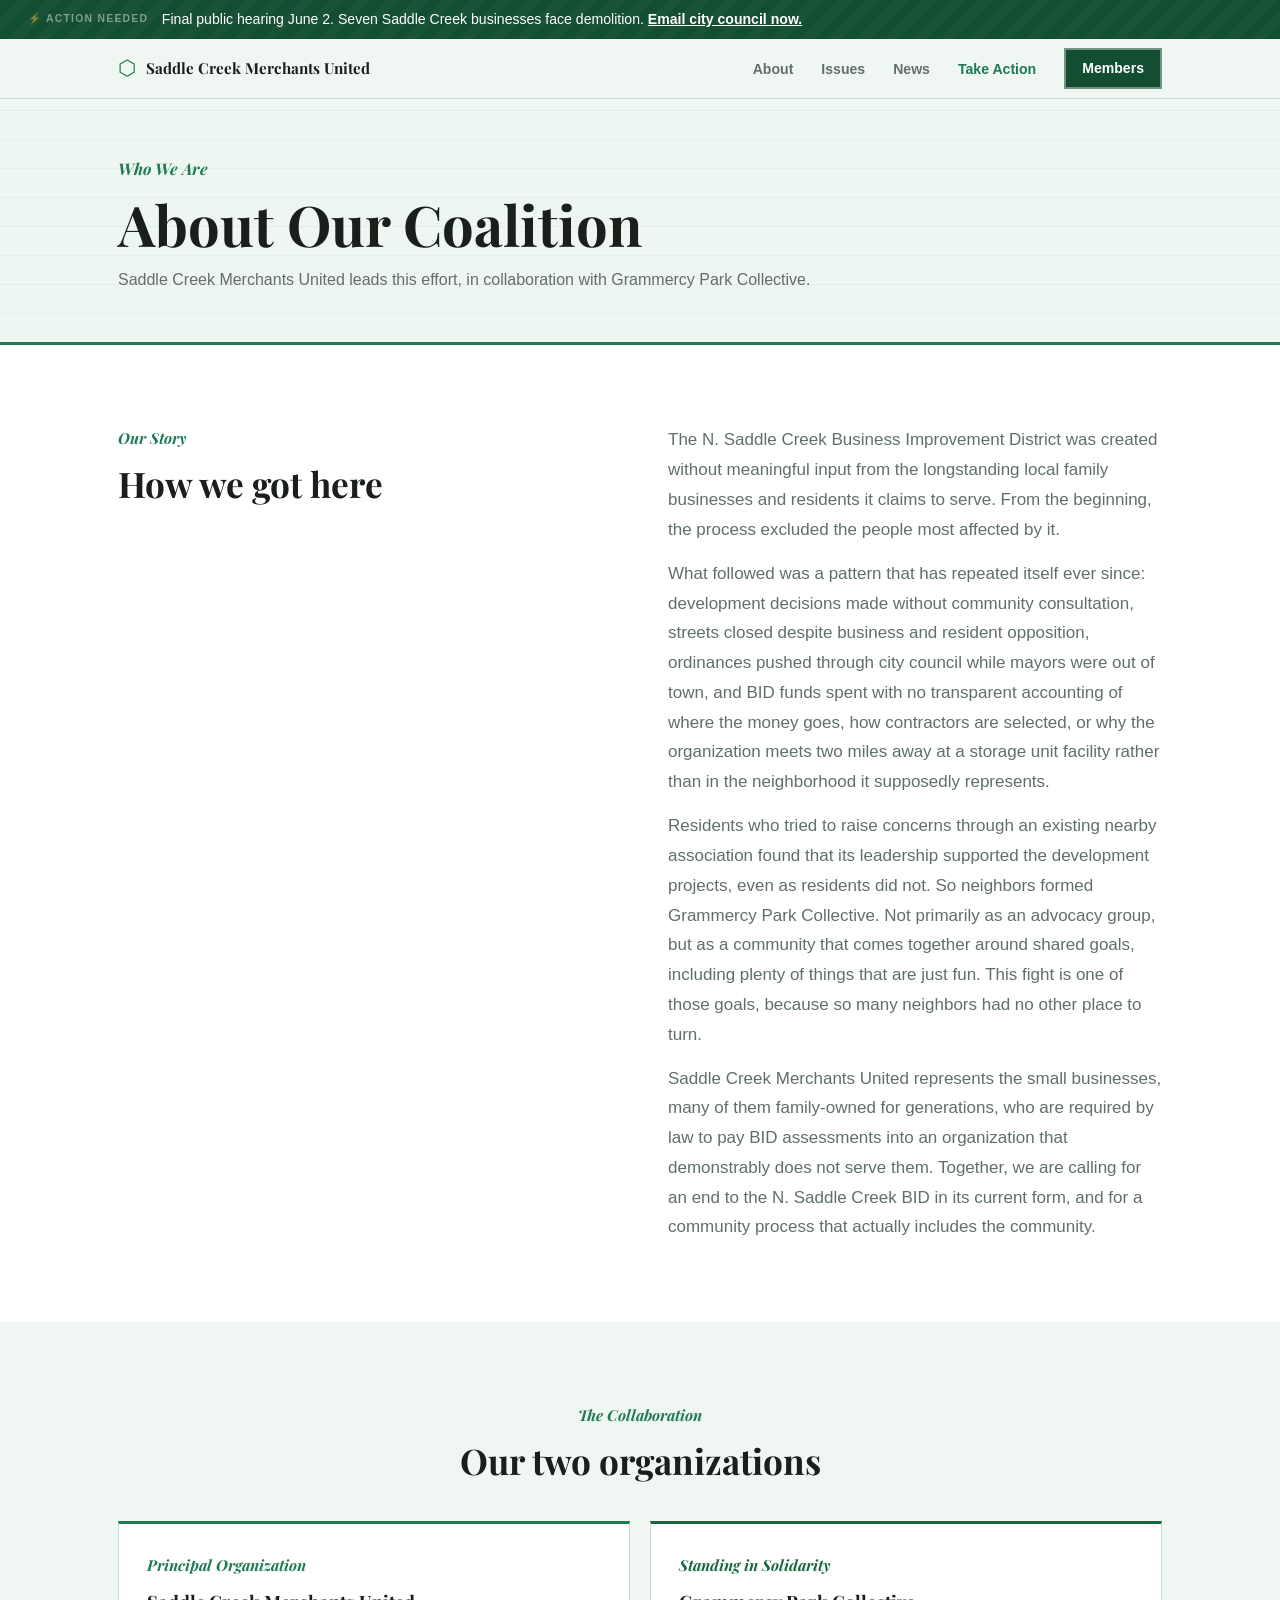
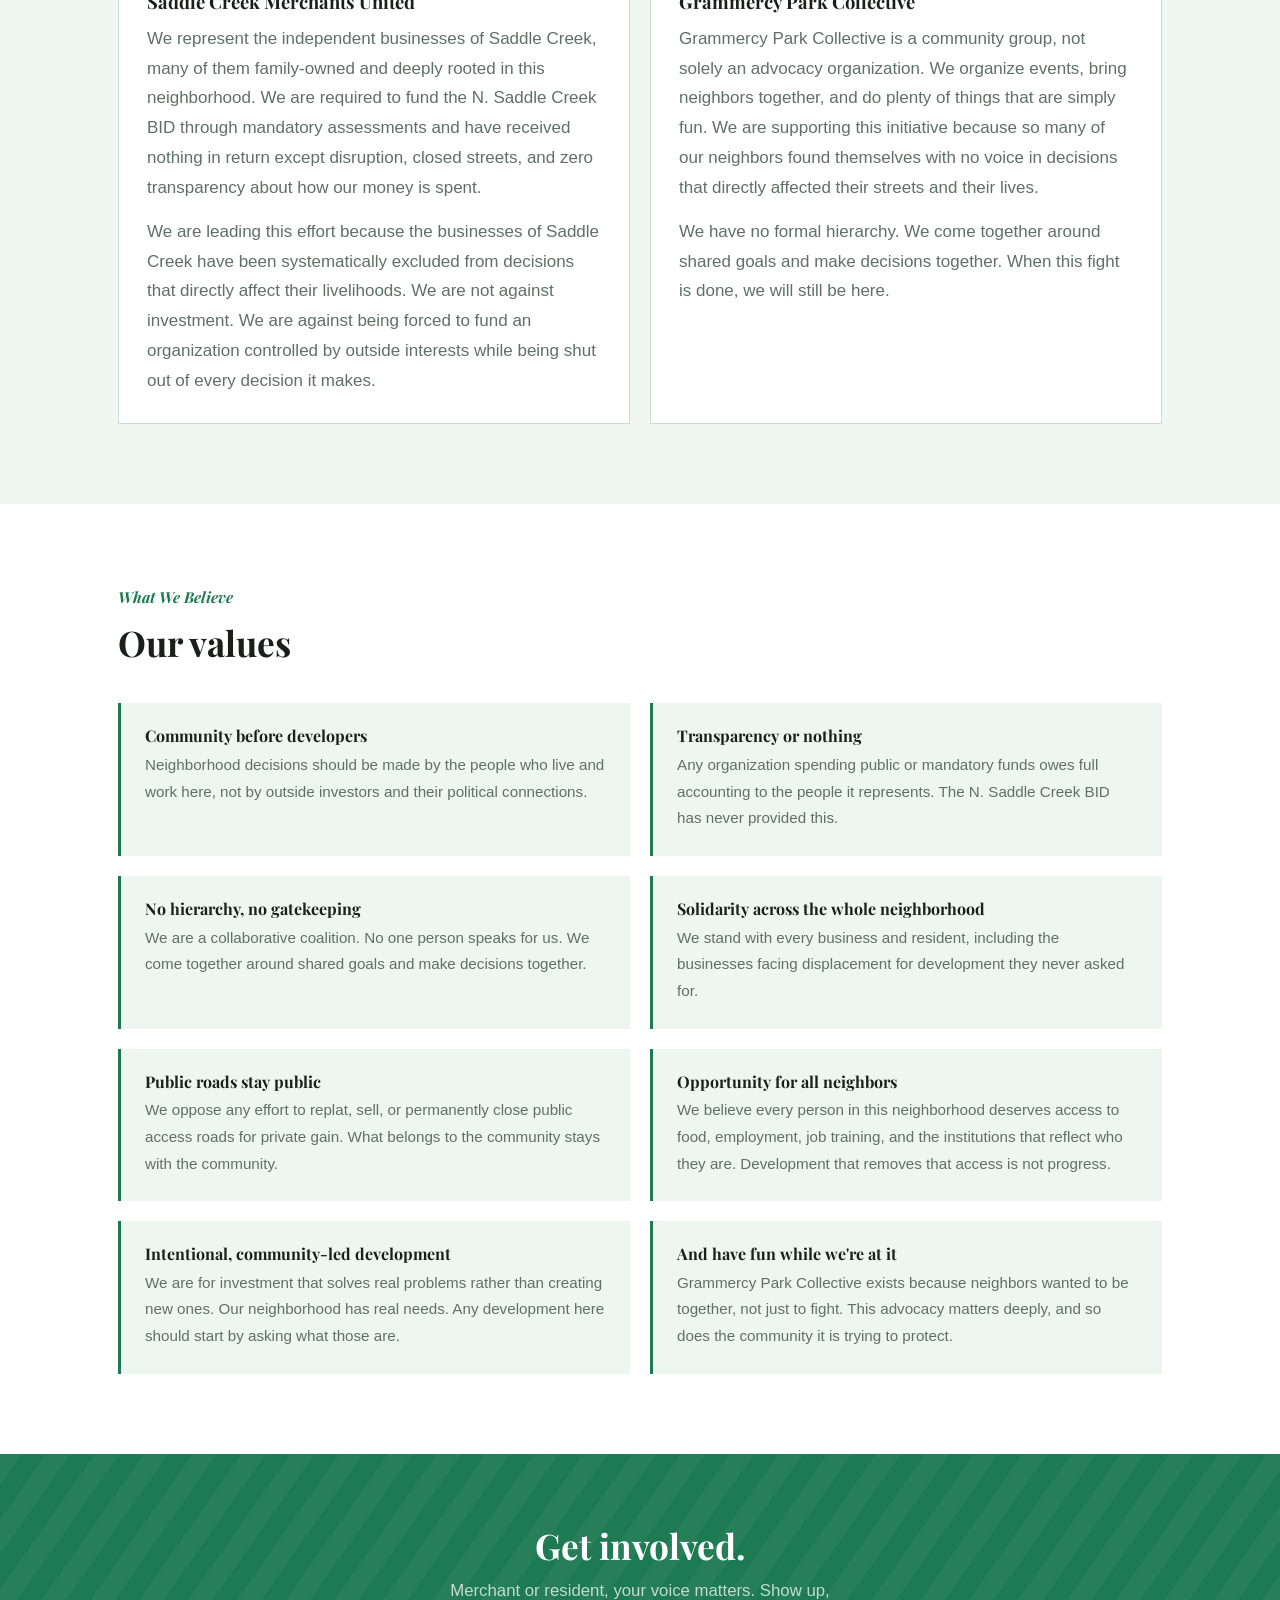
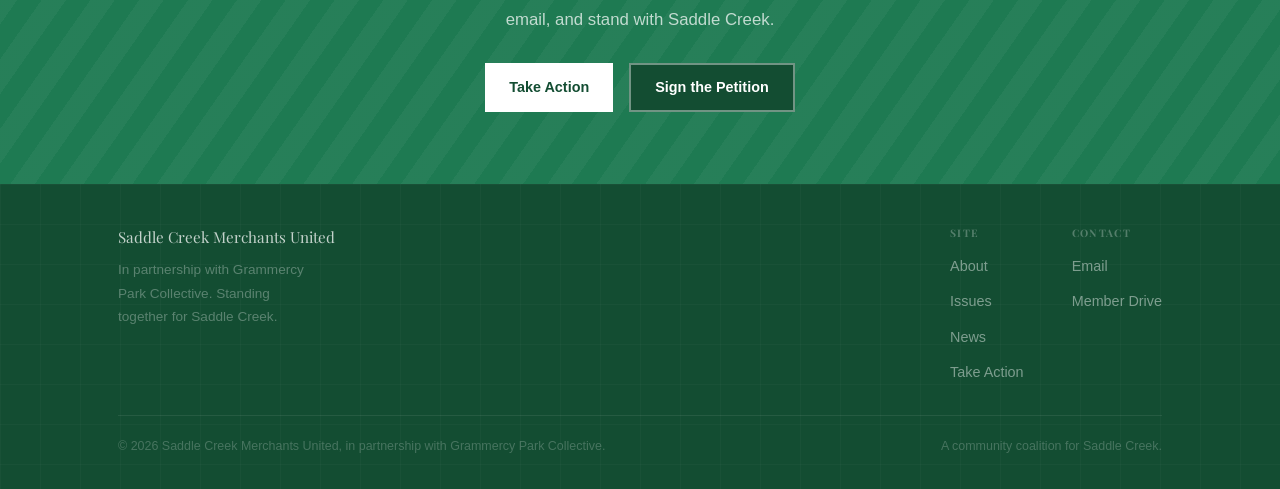
==== commit c1227b3e: "Add files via upload" ====
--- a/about.html
+++ b/about.html
@@ -38,13 +38,7 @@
       <p>Saddle Creek Merchants United leads this effort, in collaboration with Grammercy Park Collective.</p>
     </div>
   </div>
-
-  <!-- Standout quote -->
-  <div class="quote-band">
-    <div class="container">
-      <p class="standout">"Saddle Creek runs deep. We will not pay for our own displacement."</p>
-    </div>
-  </div>
+</div>
 
   <!-- Our story -->
   <section class="section bg-white">
@@ -57,7 +51,7 @@
         <div>
           <p>The N. Saddle Creek Business Improvement District was created without meaningful input from the longstanding local family businesses and residents it claims to serve. From the beginning, the process excluded the people most affected by it.</p>
           <p>What followed was a pattern that has repeated itself ever since: development decisions made without community consultation, streets closed despite business and resident opposition, ordinances pushed through city council while mayors were out of town, and BID funds spent with no transparent accounting of where the money goes, how contractors are selected, or why the organization meets two miles away at a storage unit facility rather than in the neighborhood it supposedly represents.</p>
-          <p>Residents who tried to raise concerns through an existing nearby association found that its leadership supported the development projects, even as residents did not. So in 2022, neighbors formed Grammercy Park Collective. Not primarily as an advocacy group, but as a community that comes together around shared goals, including plenty of things that are just fun. This fight is one of those goals, because so many neighbors had no other place to turn.</p>
+          <p>Residents who tried to raise concerns through an existing nearby association found that its leadership supported the development projects, even as residents did not. So neighbors formed Grammercy Park Collective. Not primarily as an advocacy group, but as a community that comes together around shared goals, including plenty of things that are just fun. This fight is one of those goals, because so many neighbors had no other place to turn.</p>
           <p>Saddle Creek Merchants United represents the small businesses, many of them family-owned for generations, who are required by law to pay BID assessments into an organization that demonstrably does not serve them. Together, we are calling for an end to the N. Saddle Creek BID in its current form, and for a community process that actually includes the community.</p>
         </div>
       </div>
@@ -79,7 +73,7 @@
           <p>We are leading this effort because the businesses of Saddle Creek have been systematically excluded from decisions that directly affect their livelihoods. We are not against investment. We are against being forced to fund an organization controlled by outside interests while being shut out of every decision it makes.</p>
         </div>
         <div class="partner-card">
-          <span class="eyebrow">In Collaboration</span>
+          <span class="eyebrow">Standing in Solidarity</span>
           <h3>Grammercy Park Collective</h3>
           <p>Grammercy Park Collective is a community group, not solely an advocacy organization. We organize events, bring neighbors together, and do plenty of things that are simply fun. We are supporting this initiative because so many of our neighbors found themselves with no voice in decisions that directly affected their streets and their lives.</p>
           <p>We have no formal hierarchy. We come together around shared goals and make decisions together. When this fight is done, we will still be here.</p>
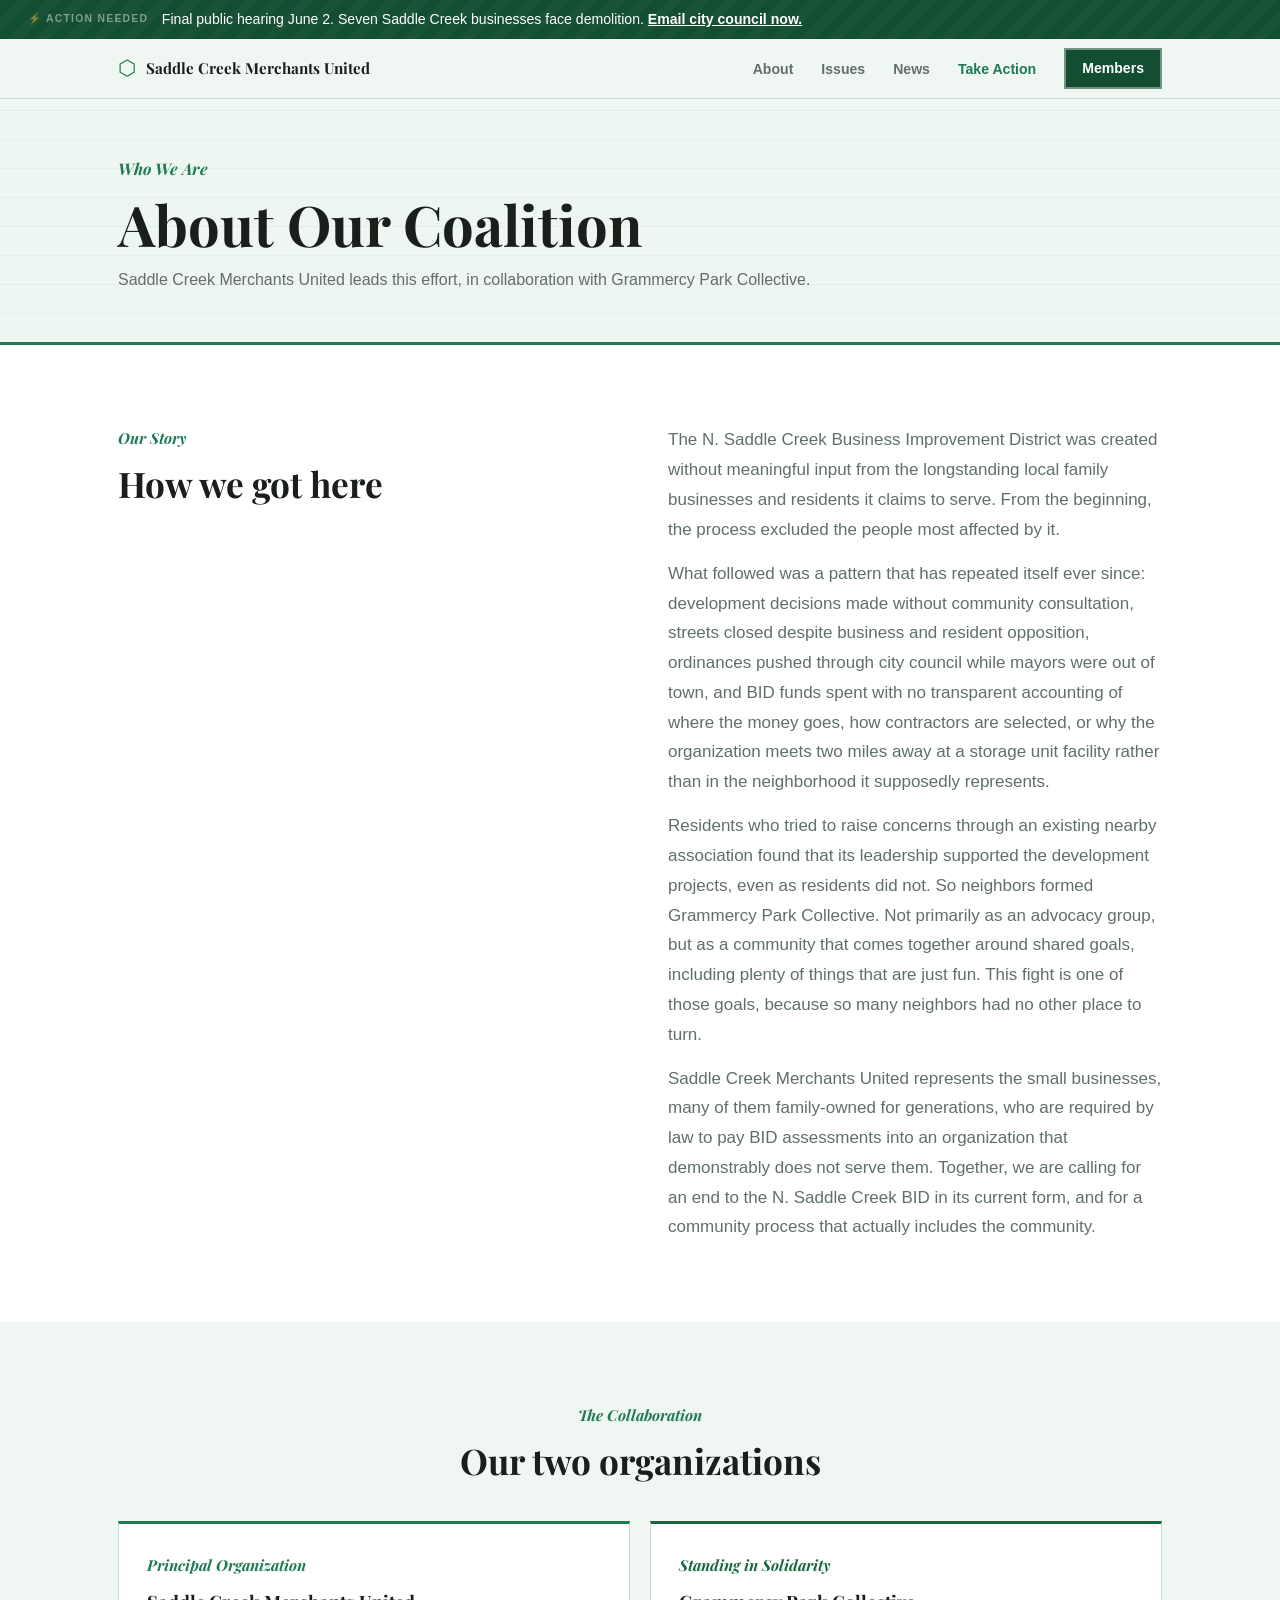
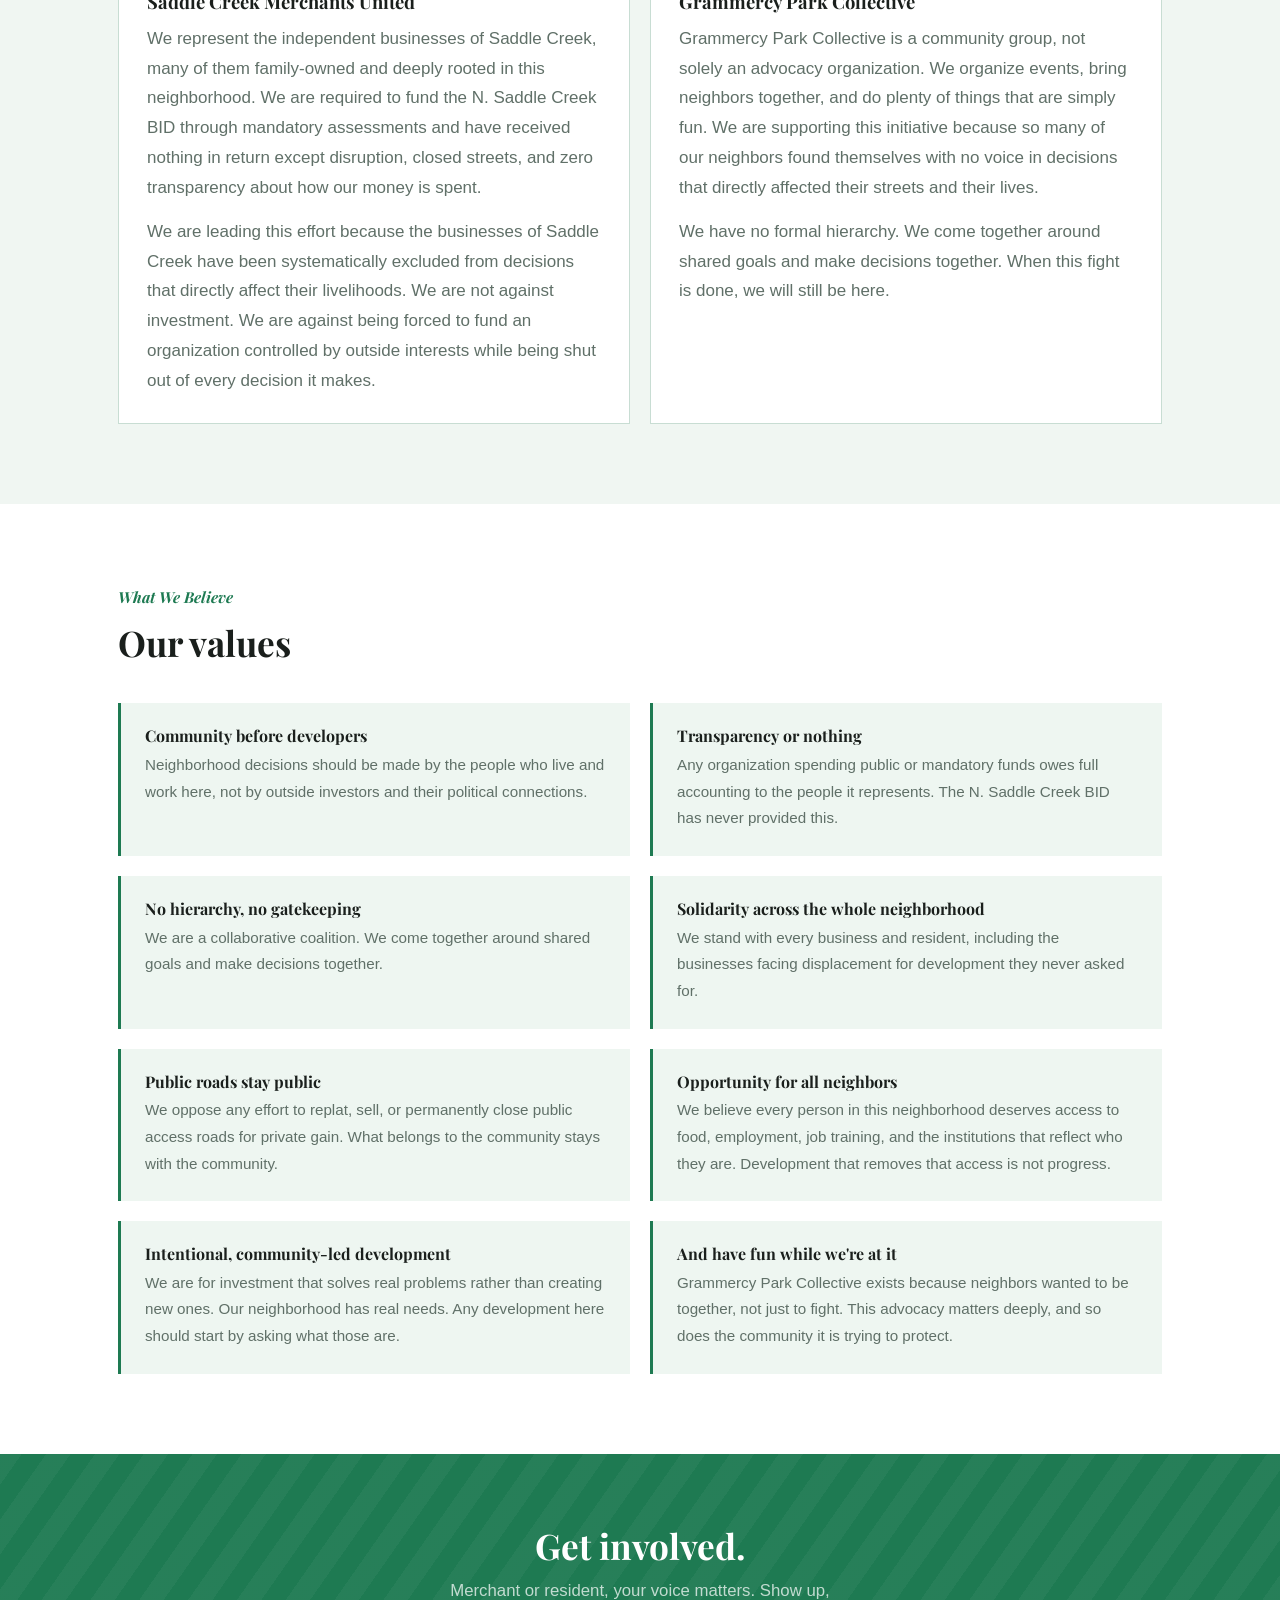
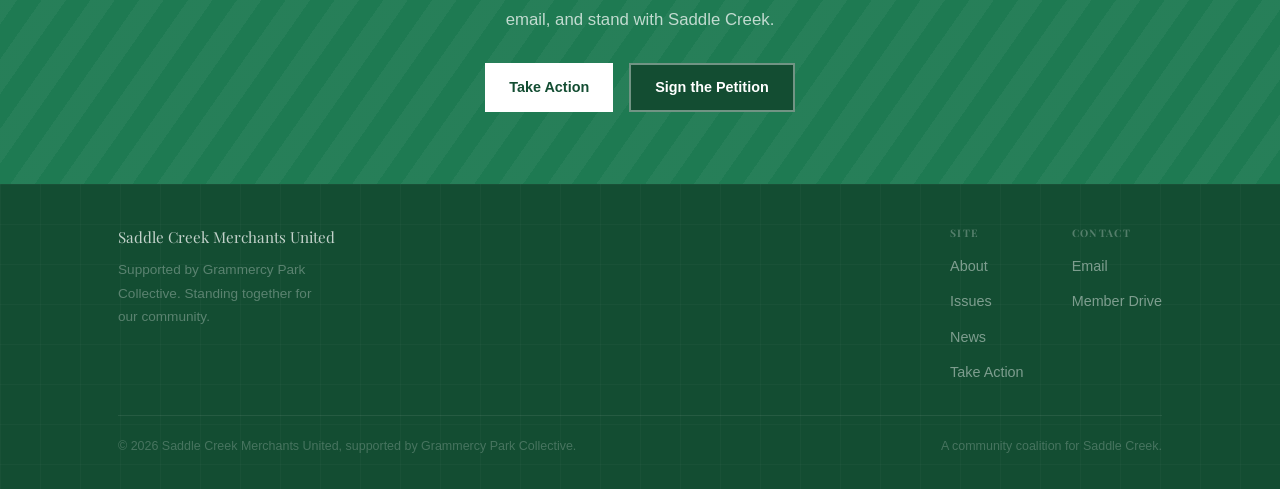
==== commit 585c6724: "Update about.html" ====
--- a/about.html
+++ b/about.html
@@ -100,7 +100,7 @@
         </div>
         <div class="value-card">
           <h4>No hierarchy, no gatekeeping</h4>
-          <p>We are a collaborative coalition. No one person speaks for us. We come together around shared goals and make decisions together.</p>
+          <p>We are a collaborative coalition. We come together around shared goals and make decisions together.</p>
         </div>
         <div class="value-card">
           <h4>Solidarity across the whole neighborhood</h4>
@@ -143,7 +143,7 @@
       <div class="footer-inner">
         <div>
           <div class="footer-logo">Saddle Creek Merchants United</div>
-          <p class="footer-tagline">In partnership with Grammercy Park Collective. Standing together for Saddle Creek.</p>
+          <p class="footer-tagline">Supported by Grammercy Park Collective. Standing together for our community.</p>
         </div>
         <div class="footer-links">
           <div class="footer-col">
@@ -165,7 +165,7 @@
         </div>
       </div>
       <div class="footer-bottom">
-        <span>&copy; <span class="js-year"></span> Saddle Creek Merchants United, in partnership with Grammercy Park Collective.</span>
+        <span>&copy; <span class="js-year"></span> Saddle Creek Merchants United, supported by Grammercy Park Collective.</span>
         <span>A community coalition for Saddle Creek.</span>
       </div>
     </div>
